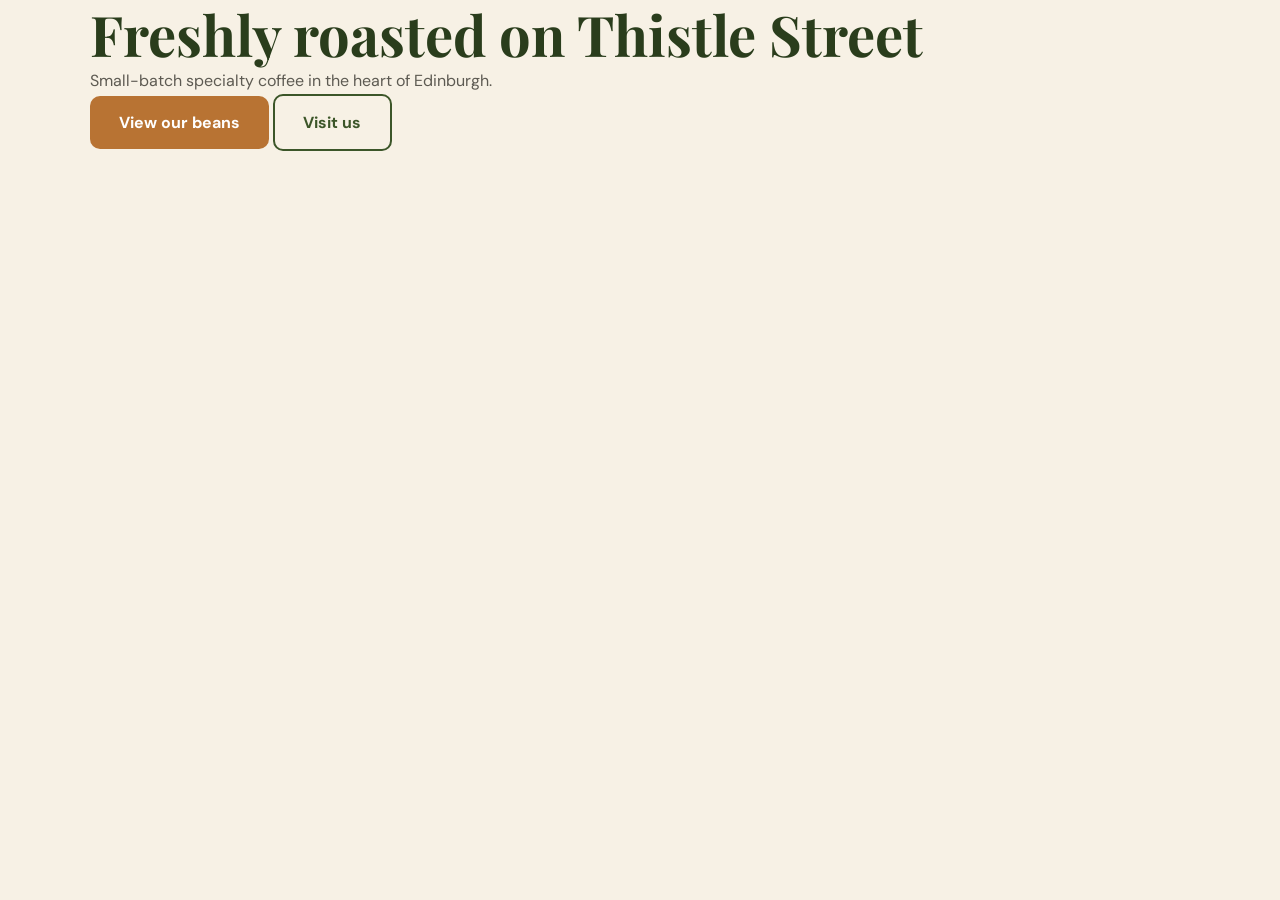
==== index.html @ 8b41f4c8 "Add base CSS: variables, reset, typography, buttons" ====
<!DOCTYPE html>
<html lang="en">
<head>
  <meta charset="UTF-8">
  <meta name="viewport" content="width=device-width, initial-scale=1.0">
  <title>The Cobbled Roastery | Specialty Coffee, Edinburgh</title>

  <link rel="preconnect" href="https://fonts.googleapis.com">
  <link rel="preconnect" href="https://fonts.gstatic.com" crossorigin>
  <link href="https://fonts.googleapis.com/css2?family=DM+Sans:wght@400;500;700&family=Playfair+Display:wght@500;700&display=swap" rel="stylesheet">

  <link rel="stylesheet" href="css/style.css">
</head>
<body>
   <main class="container">
    <h1>Freshly roasted on Thistle Street</h1>
    <p>Small-batch specialty coffee in the heart of Edinburgh.</p>
    <a href="#" class="btn">View our beans</a>
    <a href="#" class="btn btn--outline">Visit us</a>

</body>
</html>
---- css/style.css ----
/* ========== 1. DEĞİŞKENLER ========== */
:root {
  /* Renkler */
  --green-900: #2a3d1c;
  --green-700: #3c5629;
  --cream-100: #f7f1e5;
  --cream-200: #ece3d0;
  --copper-500: #b87333;
  --copper-600: #9c5f27;
  --ink: #2b2a26;
  --ink-soft: #5d5a52;
  --white: #ffffff;

  /* Fontlar */
  --font-heading: "Playfair Display", Georgia, serif;
  --font-body: "DM Sans", system-ui, sans-serif;

  /* Boşluklar */
  --space-1: 0.5rem;
  --space-2: 1rem;
  --space-3: 1.5rem;
  --space-4: 2.5rem;
  --space-5: 4rem;

  /* Diğer */
  --radius: 10px;
  --shadow: 0 6px 20px rgba(42, 61, 28, 0.12);
  --transition: 0.25s ease;
}

/* ========== 2. RESET ========== */
*,
*::before,
*::after {
  box-sizing: border-box;
  margin: 0;
  padding: 0;
}

html {
  scroll-behavior: smooth;
}

img {
  max-width: 100%;
  display: block;
}

a {
  color: inherit;
  text-decoration: none;
}

ul {
  list-style: none;
}

/* ========== 3. TEMEL TİPOGRAFİ ========== */
body {
  font-family: var(--font-body);
  font-size: 1rem;
  line-height: 1.7;
  color: var(--ink);
  background-color: var(--cream-100);
}

h1, h2, h3 {
  font-family: var(--font-heading);
  color: var(--green-900);
  line-height: 1.2;
}

h1 { font-size: clamp(2.2rem, 5vw, 3.5rem); }
h2 { font-size: clamp(1.8rem, 4vw, 2.5rem); }
h3 { font-size: 1.4rem; }

p {
  color: var(--ink-soft);
}

/* ========== 4. ORTAK YARDIMCI SINIFLAR ========== */
.container {
  width: min(100% - 2rem, 1100px);
  margin-inline: auto;
}

.btn {
  display: inline-block;
  padding: 0.8rem 1.8rem;
  background-color: var(--copper-500);
  color: var(--white);
  font-weight: 700;
  border-radius: var(--radius);
  transition: background-color var(--transition), transform var(--transition);
}

.btn:hover {
  background-color: var(--copper-600);
  transform: translateY(-2px);
}

.btn--outline {
  background-color: transparent;
  color: var(--green-700);
  border: 2px solid var(--green-700);
}

.btn--outline:hover {
  background-color: var(--green-700);
  color: var(--white);
}
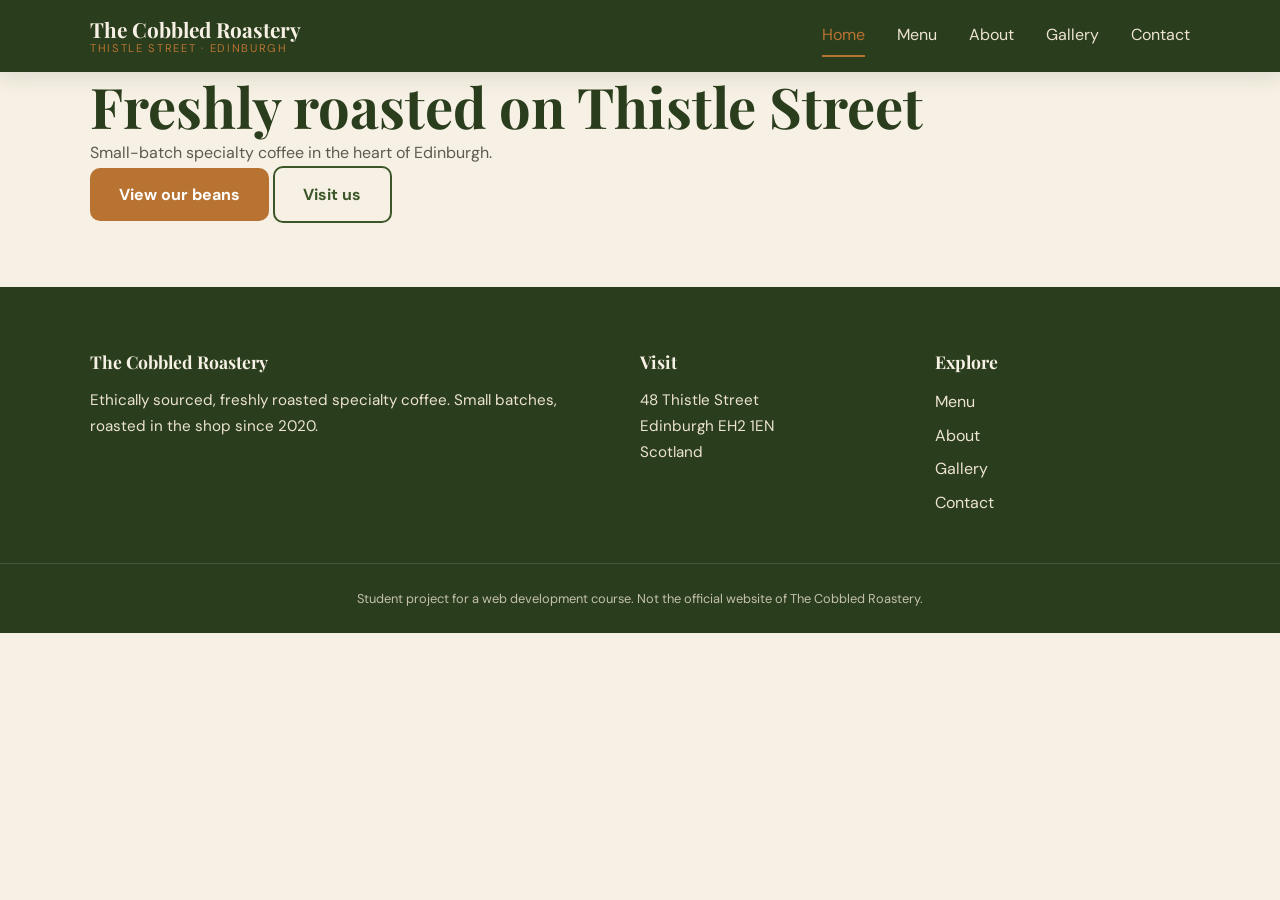
==== commit 2dc2f720: "Add responsive navbar and footer" ====
--- a/index.html
+++ b/index.html
@@ -12,11 +12,70 @@
   <link rel="stylesheet" href="css/style.css">
 </head>
 <body>
-   <main class="container">
+   <body>
+  <a href="#main" class="skip-link">Skip to content</a>
+
+  <header class="site-header">
+    <div class="container nav">
+      <a href="index.html" class="logo">
+        <span class="logo__name">The Cobbled Roastery</span>
+        <span class="logo__tag">Thistle Street · Edinburgh</span>
+      </a>
+
+      <input type="checkbox" id="nav-toggle" class="nav-toggle" aria-label="Toggle menu">
+      <label for="nav-toggle" class="nav-burger">
+        <span></span><span></span><span></span>
+      </label>
+
+      <nav class="nav-links" aria-label="Main navigation">
+        <ul>
+          <li><a href="index.html" aria-current="page">Home</a></li>
+          <li><a href="menu.html">Menu</a></li>
+          <li><a href="about.html">About</a></li>
+          <li><a href="gallery.html">Gallery</a></li>
+          <li><a href="contact.html">Contact</a></li>
+        </ul>
+      </nav>
+    </div>
+  </header>
+
+  <main id="main" class="container">
     <h1>Freshly roasted on Thistle Street</h1>
     <p>Small-batch specialty coffee in the heart of Edinburgh.</p>
     <a href="#" class="btn">View our beans</a>
     <a href="#" class="btn btn--outline">Visit us</a>
+  </main>
 
+  <footer class="site-footer">
+    <div class="container footer-grid">
+      <div>
+        <h3>The Cobbled Roastery</h3>
+        <p>Ethically sourced, freshly roasted specialty coffee. Small batches, roasted in the shop since 2020.</p>
+      </div>
+
+      <div>
+        <h3>Visit</h3>
+        <address>
+          48 Thistle Street<br>
+          Edinburgh EH2 1EN<br>
+          Scotland
+        </address>
+      </div>
+
+      <div>
+        <h3>Explore</h3>
+        <ul>
+          <li><a href="menu.html">Menu</a></li>
+          <li><a href="about.html">About</a></li>
+          <li><a href="gallery.html">Gallery</a></li>
+          <li><a href="contact.html">Contact</a></li>
+        </ul>
+      </div>
+    </div>
+
+    <div class="footer-bottom">
+      <p>Student project for a web development course. Not the official website of The Cobbled Roastery.</p>
+    </div>
+  </footer>
 </body>
 </html>
--- a/css/style.css
+++ b/css/style.css
@@ -108,4 +108,216 @@
 .btn--outline:hover {
   background-color: var(--green-700);
   color: var(--white);
+}
+/* ========== 5. ERİŞİLEBİLİRLİK ========== */
+.skip-link {
+  position: absolute;
+  left: -999px;
+  top: 0;
+  background: var(--green-900);
+  color: var(--white);
+  padding: 0.6rem 1rem;
+  z-index: 200;
+}
+
+.skip-link:focus {
+  left: 0;
+}
+
+:focus-visible {
+  outline: 3px solid var(--copper-500);
+  outline-offset: 3px;
+}
+
+/* ========== 6. HEADER / NAVBAR ========== */
+.site-header {
+  position: sticky;
+  top: 0;
+  z-index: 100;
+  background-color: var(--green-900);
+  box-shadow: var(--shadow);
+}
+
+.nav {
+  display: flex;
+  align-items: center;
+  justify-content: space-between;
+  min-height: 72px;
+}
+
+.logo {
+  display: flex;
+  flex-direction: column;
+  line-height: 1.2;
+}
+
+.logo__name {
+  font-family: var(--font-heading);
+  font-size: 1.3rem;
+  font-weight: 700;
+  color: var(--cream-100);
+}
+
+.logo__tag {
+  font-size: 0.7rem;
+  letter-spacing: 0.15em;
+  text-transform: uppercase;
+  color: var(--copper-500);
+}
+
+/* Mobil: hamburger butonu */
+.nav-toggle {
+  position: absolute;
+  opacity: 0;
+  pointer-events: none;
+}
+
+.nav-burger {
+  display: flex;
+  flex-direction: column;
+  gap: 5px;
+  padding: 10px;
+  cursor: pointer;
+}
+
+.nav-burger span {
+  width: 26px;
+  height: 3px;
+  background-color: var(--cream-100);
+  border-radius: 2px;
+  transition: transform var(--transition), opacity var(--transition);
+}
+
+.nav-toggle:focus-visible + .nav-burger {
+  outline: 3px solid var(--copper-500);
+  outline-offset: 3px;
+}
+
+/* Mobil: açılır menü (başta kapalı) */
+.nav-links {
+  position: absolute;
+  top: 100%;
+  left: 0;
+  right: 0;
+  background-color: var(--green-900);
+  max-height: 0;
+  overflow: hidden;
+  transition: max-height 0.35s ease;
+}
+
+.nav-links ul {
+  display: flex;
+  flex-direction: column;
+  padding: 0 1rem 1rem;
+}
+
+.nav-links a {
+  display: block;
+  padding: 0.8rem 0;
+  color: var(--cream-200);
+  border-bottom: 1px solid rgba(255, 255, 255, 0.1);
+  transition: color var(--transition);
+}
+
+.nav-links a:hover,
+.nav-links a[aria-current="page"] {
+  color: var(--copper-500);
+}
+
+/* Checkbox işaretlenince menü açılır, hamburger X olur */
+.nav-toggle:checked ~ .nav-links {
+  max-height: 400px;
+}
+
+.nav-toggle:checked + .nav-burger span:nth-child(1) {
+  transform: translateY(8px) rotate(45deg);
+}
+
+.nav-toggle:checked + .nav-burger span:nth-child(2) {
+  opacity: 0;
+}
+
+.nav-toggle:checked + .nav-burger span:nth-child(3) {
+  transform: translateY(-8px) rotate(-45deg);
+}
+
+/* Masaüstü: hamburger gizlenir, linkler yan yana dizilir */
+@media (min-width: 768px) {
+  .nav-burger {
+    display: none;
+  }
+
+  .nav-links {
+    position: static;
+    max-height: none;
+    overflow: visible;
+  }
+
+  .nav-links ul {
+    flex-direction: row;
+    gap: 2rem;
+    padding: 0;
+  }
+
+  .nav-links a {
+    padding: 0.4rem 0;
+    border-bottom: 2px solid transparent;
+  }
+
+  .nav-links a:hover,
+  .nav-links a[aria-current="page"] {
+    border-bottom-color: var(--copper-500);
+  }
+}
+
+/* ========== 7. FOOTER ========== */
+.site-footer {
+  background-color: var(--green-900);
+  color: var(--cream-200);
+  margin-top: var(--space-5);
+  padding-top: var(--space-5);
+}
+
+.site-footer h3 {
+  color: var(--cream-100);
+  font-size: 1.1rem;
+  margin-bottom: var(--space-2);
+}
+
+.site-footer p,
+.site-footer address {
+  color: var(--cream-200);
+  font-size: 0.95rem;
+  font-style: normal;
+}
+
+.site-footer li {
+  margin-bottom: 0.4rem;
+}
+
+.site-footer a:hover {
+  color: var(--copper-500);
+}
+
+.footer-grid {
+  display: grid;
+  gap: var(--space-4);
+}
+
+.footer-bottom {
+  margin-top: var(--space-4);
+  padding: var(--space-3) 1rem;
+  text-align: center;
+  border-top: 1px solid rgba(255, 255, 255, 0.12);
+}
+
+.footer-bottom p {
+  font-size: 0.8rem;
+  opacity: 0.8;
+}
+
+@media (min-width: 768px) {
+  .footer-grid {
+    grid-template-columns: 2fr 1fr 1fr;
+  }
 }
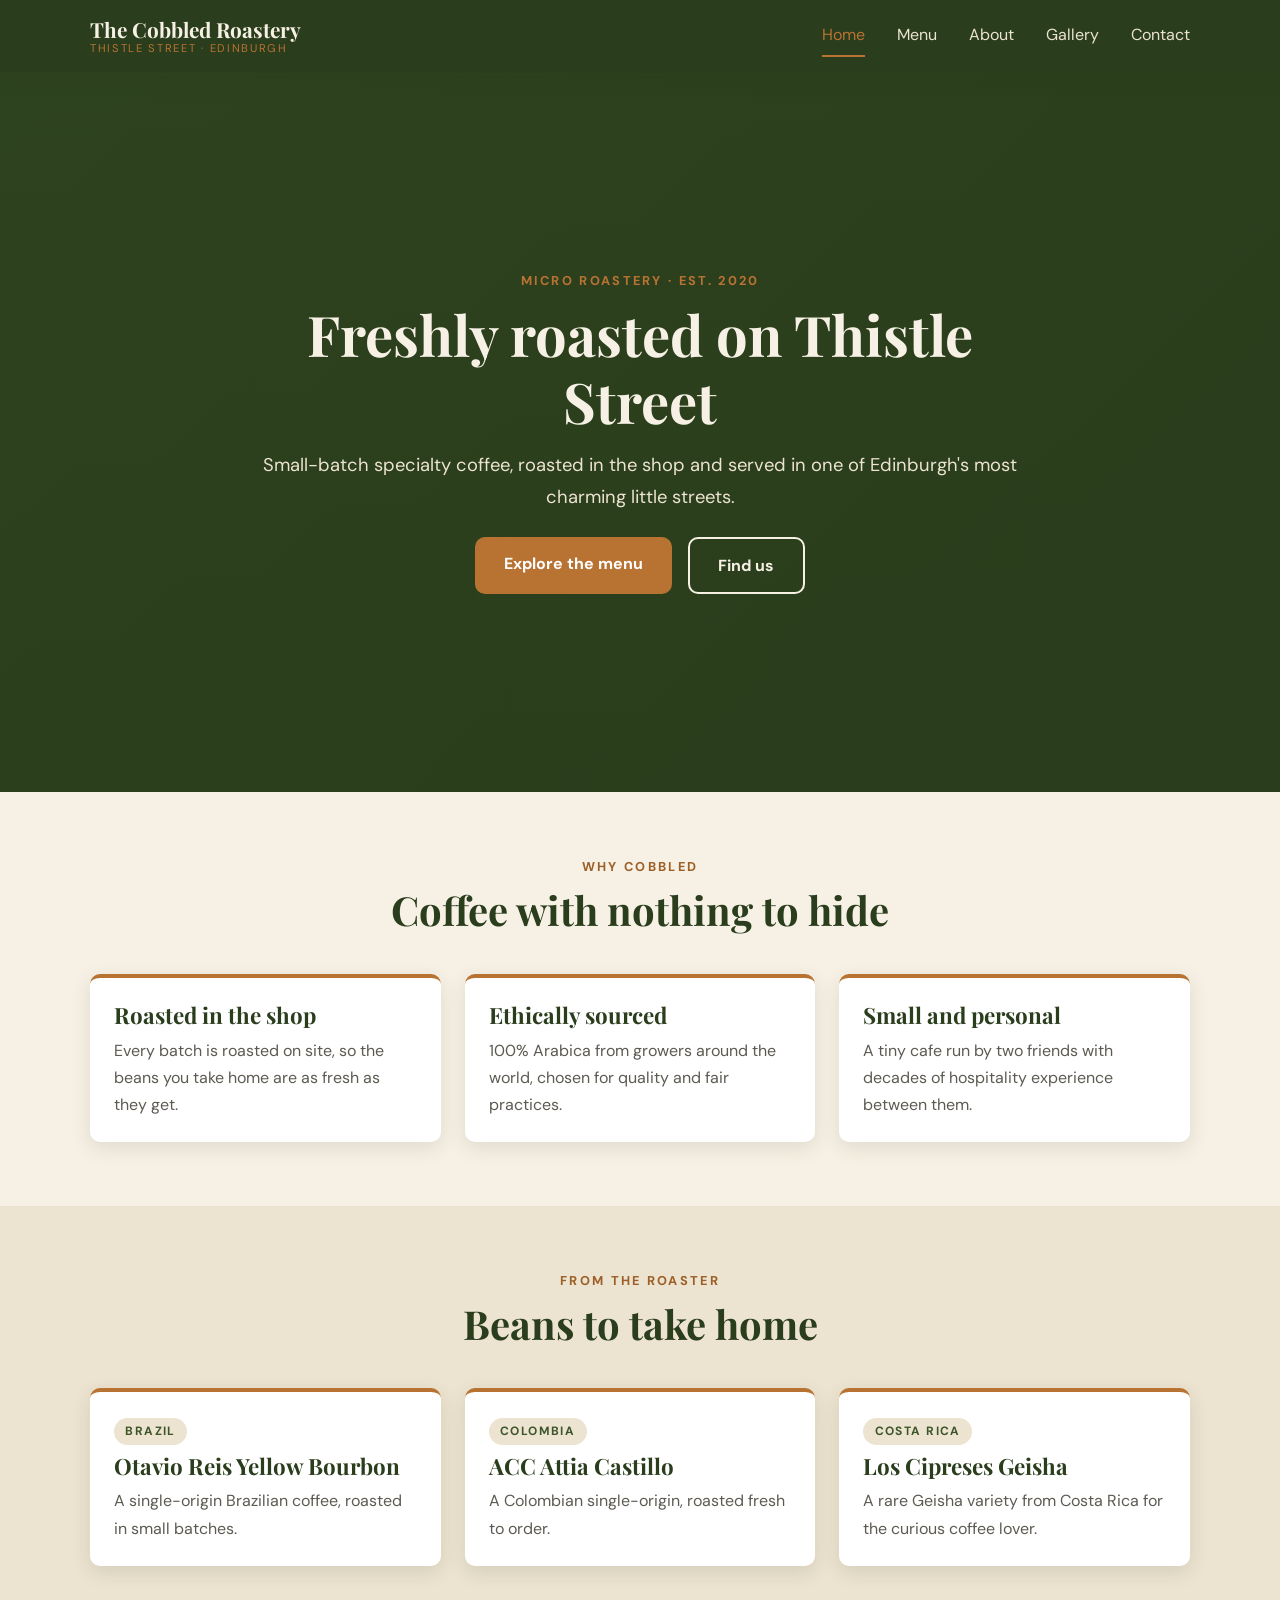
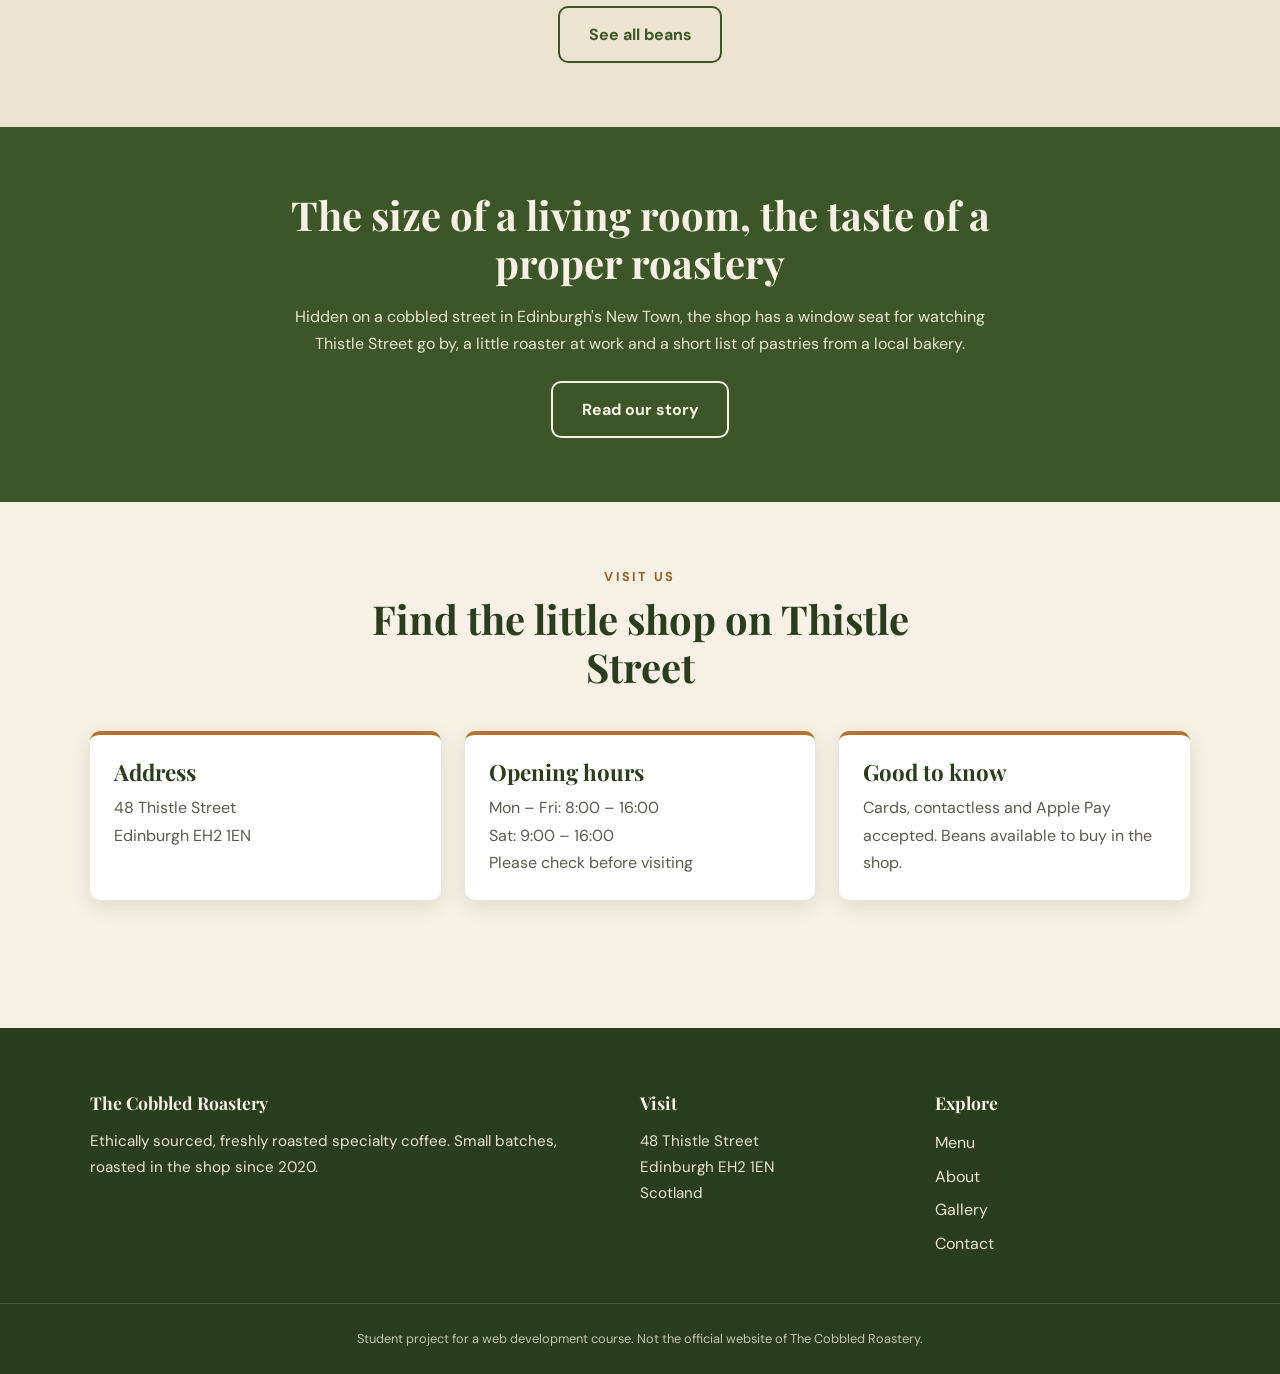
==== commit d6271347: "Build homepage sections" ====
--- a/index.html
+++ b/index.html
@@ -39,11 +39,110 @@
     </div>
   </header>
 
-  <main id="main" class="container">
-    <h1>Freshly roasted on Thistle Street</h1>
-    <p>Small-batch specialty coffee in the heart of Edinburgh.</p>
-    <a href="#" class="btn">View our beans</a>
-    <a href="#" class="btn btn--outline">Visit us</a>
+   <main id="main">
+
+    <!-- HERO -->
+    <section class="hero">
+      <div class="container hero__content">
+        <p class="eyebrow">Micro roastery · Est. 2020</p>
+        <h1>Freshly roasted on Thistle Street</h1>
+        <p class="hero__lead">Small-batch specialty coffee, roasted in the shop and served in one of Edinburgh's most charming little streets.</p>
+        <div class="hero__actions">
+          <a href="menu.html" class="btn">Explore the menu</a>
+          <a href="contact.html" class="btn btn--light">Find us</a>
+        </div>
+      </div>
+    </section>
+
+    <!-- NEDEN COBBLED -->
+    <section class="section">
+      <div class="container">
+        <header class="section__head">
+          <p class="eyebrow">Why Cobbled</p>
+          <h2>Coffee with nothing to hide</h2>
+        </header>
+
+        <div class="card-grid">
+          <article class="card">
+            <h3>Roasted in the shop</h3>
+            <p>Every batch is roasted on site, so the beans you take home are as fresh as they get.</p>
+          </article>
+          <article class="card">
+            <h3>Ethically sourced</h3>
+            <p>100% Arabica from growers around the world, chosen for quality and fair practices.</p>
+          </article>
+          <article class="card">
+            <h3>Small and personal</h3>
+            <p>A tiny cafe run by two friends with decades of hospitality experience between them.</p>
+          </article>
+        </div>
+      </div>
+    </section>
+
+    <!-- ÖNE ÇIKAN ÇEKİRDEKLER -->
+    <section class="section section--alt">
+      <div class="container">
+        <header class="section__head">
+          <p class="eyebrow">From the roaster</p>
+          <h2>Beans to take home</h2>
+        </header>
+
+        <div class="card-grid">
+          <article class="card bean">
+            <span class="bean__origin">Brazil</span>
+            <h3>Otavio Reis Yellow Bourbon</h3>
+            <p>A single-origin Brazilian coffee, roasted in small batches.</p>
+          </article>
+          <article class="card bean">
+            <span class="bean__origin">Colombia</span>
+            <h3>ACC Attia Castillo</h3>
+            <p>A Colombian single-origin, roasted fresh to order.</p>
+          </article>
+          <article class="card bean">
+            <span class="bean__origin">Costa Rica</span>
+            <h3>Los Cipreses Geisha</h3>
+            <p>A rare Geisha variety from Costa Rica for the curious coffee lover.</p>
+          </article>
+        </div>
+
+        <p class="section__more"><a href="menu.html" class="btn btn--outline">See all beans</a></p>
+      </div>
+    </section>
+
+    <!-- HİKÂYE BANDI -->
+    <section class="story">
+      <div class="container story__inner">
+        <h2>The size of a living room, the taste of a proper roastery</h2>
+        <p>Hidden on a cobbled street in Edinburgh's New Town, the shop has a window seat for watching Thistle Street go by, a little roaster at work and a short list of pastries from a local bakery.</p>
+        <a href="about.html" class="btn btn--light">Read our story</a>
+      </div>
+    </section>
+
+    <!-- ZİYARET -->
+    <section class="section">
+      <div class="container">
+        <header class="section__head">
+          <p class="eyebrow">Visit us</p>
+          <h2>Find the little shop on Thistle Street</h2>
+        </header>
+
+        <div class="card-grid">
+          <article class="card">
+            <h3>Address</h3>
+            <address>48 Thistle Street<br>Edinburgh EH2 1EN</address>
+          </article>
+          <article class="card">
+            <h3>Opening hours</h3>
+            <p>Mon – Fri: 8:00 – 16:00<br>Sat: 9:00 – 16:00<br>Please check before visiting</p>
+          </article>
+          <article class="card">
+            <h3>Good to know</h3>
+            <p>Cards, contactless and Apple Pay accepted. Beans available to buy in the shop.</p>
+          </article>
+        </div>
+      </div>
+    </section>
+
   </main>
 
   <footer class="site-footer">
--- a/css/style.css
+++ b/css/style.css
@@ -320,4 +320,153 @@
   .footer-grid {
     grid-template-columns: 2fr 1fr 1fr;
   }
+}
+
+/* ========== 8. ORTAK BÖLÜM STİLLERİ ========== */
+.section {
+  padding-block: var(--space-5);
+}
+
+.section--alt {
+  background-color: var(--cream-200);
+}
+
+.section__head {
+  text-align: center;
+  max-width: 600px;
+  margin: 0 auto var(--space-4);
+}
+
+.section__more {
+  text-align: center;
+  margin-top: var(--space-4);
+}
+
+.eyebrow {
+  font-size: 0.8rem;
+  font-weight: 700;
+  letter-spacing: 0.18em;
+  text-transform: uppercase;
+  color: var(--copper-600);
+  margin-bottom: var(--space-1);
+}
+
+/* ========== 9. HERO ========== */
+.hero {
+  display: flex;
+  align-items: center;
+  min-height: 80vh;
+  /* Adım 5'te buraya gerçek fotoğraf gelecek */
+  background:
+    linear-gradient(rgba(42, 61, 28, 0.78), rgba(42, 61, 28, 0.88)),
+    linear-gradient(135deg, var(--green-700), var(--green-900));
+  color: var(--cream-100);
+  text-align: center;
+}
+
+.hero h1 {
+  color: var(--cream-100);
+  margin-bottom: var(--space-2);
+}
+
+.hero .eyebrow {
+  color: var(--copper-500);
+}
+
+.hero__content {
+  max-width: 760px;
+}
+
+.hero__lead {
+  color: var(--cream-200);
+  font-size: 1.15rem;
+  margin-bottom: var(--space-3);
+}
+
+.hero__actions {
+  display: flex;
+  flex-wrap: wrap;
+  gap: var(--space-2);
+  justify-content: center;
+}
+
+.btn--light {
+  background-color: transparent;
+  color: var(--cream-100);
+  border: 2px solid var(--cream-100);
+}
+
+.btn--light:hover {
+  background-color: var(--cream-100);
+  color: var(--green-900);
+}
+
+/* ========== 10. KARTLAR ========== */
+.card-grid {
+  display: grid;
+  gap: var(--space-3);
+}
+
+.card {
+  background-color: var(--white);
+  padding: var(--space-3);
+  border-radius: var(--radius);
+  box-shadow: var(--shadow);
+  border-top: 4px solid var(--copper-500);
+  transition: transform var(--transition);
+}
+
+.card:hover {
+  transform: translateY(-6px);
+}
+
+.card h3 {
+  margin-bottom: var(--space-1);
+}
+
+.card address {
+  font-style: normal;
+  color: var(--ink-soft);
+}
+
+.bean__origin {
+  display: inline-block;
+  font-size: 0.75rem;
+  font-weight: 700;
+  letter-spacing: 0.12em;
+  text-transform: uppercase;
+  color: var(--green-700);
+  background-color: var(--cream-200);
+  padding: 0.2rem 0.7rem;
+  border-radius: 999px;
+  margin-bottom: var(--space-1);
+}
+
+/* ========== 11. HİKÂYE BANDI ========== */
+.story {
+  background-color: var(--green-700);
+  color: var(--cream-100);
+  padding-block: var(--space-5);
+  text-align: center;
+}
+
+.story__inner {
+  max-width: 720px;
+}
+
+.story h2 {
+  color: var(--cream-100);
+  margin-bottom: var(--space-2);
+}
+
+.story p {
+  color: var(--cream-200);
+  margin-bottom: var(--space-3);
+}
+
+/* ========== 12. TABLET/MASAÜSTÜ ========== */
+@media (min-width: 768px) {
+  .card-grid {
+    grid-template-columns: repeat(3, 1fr);
+  }
 }
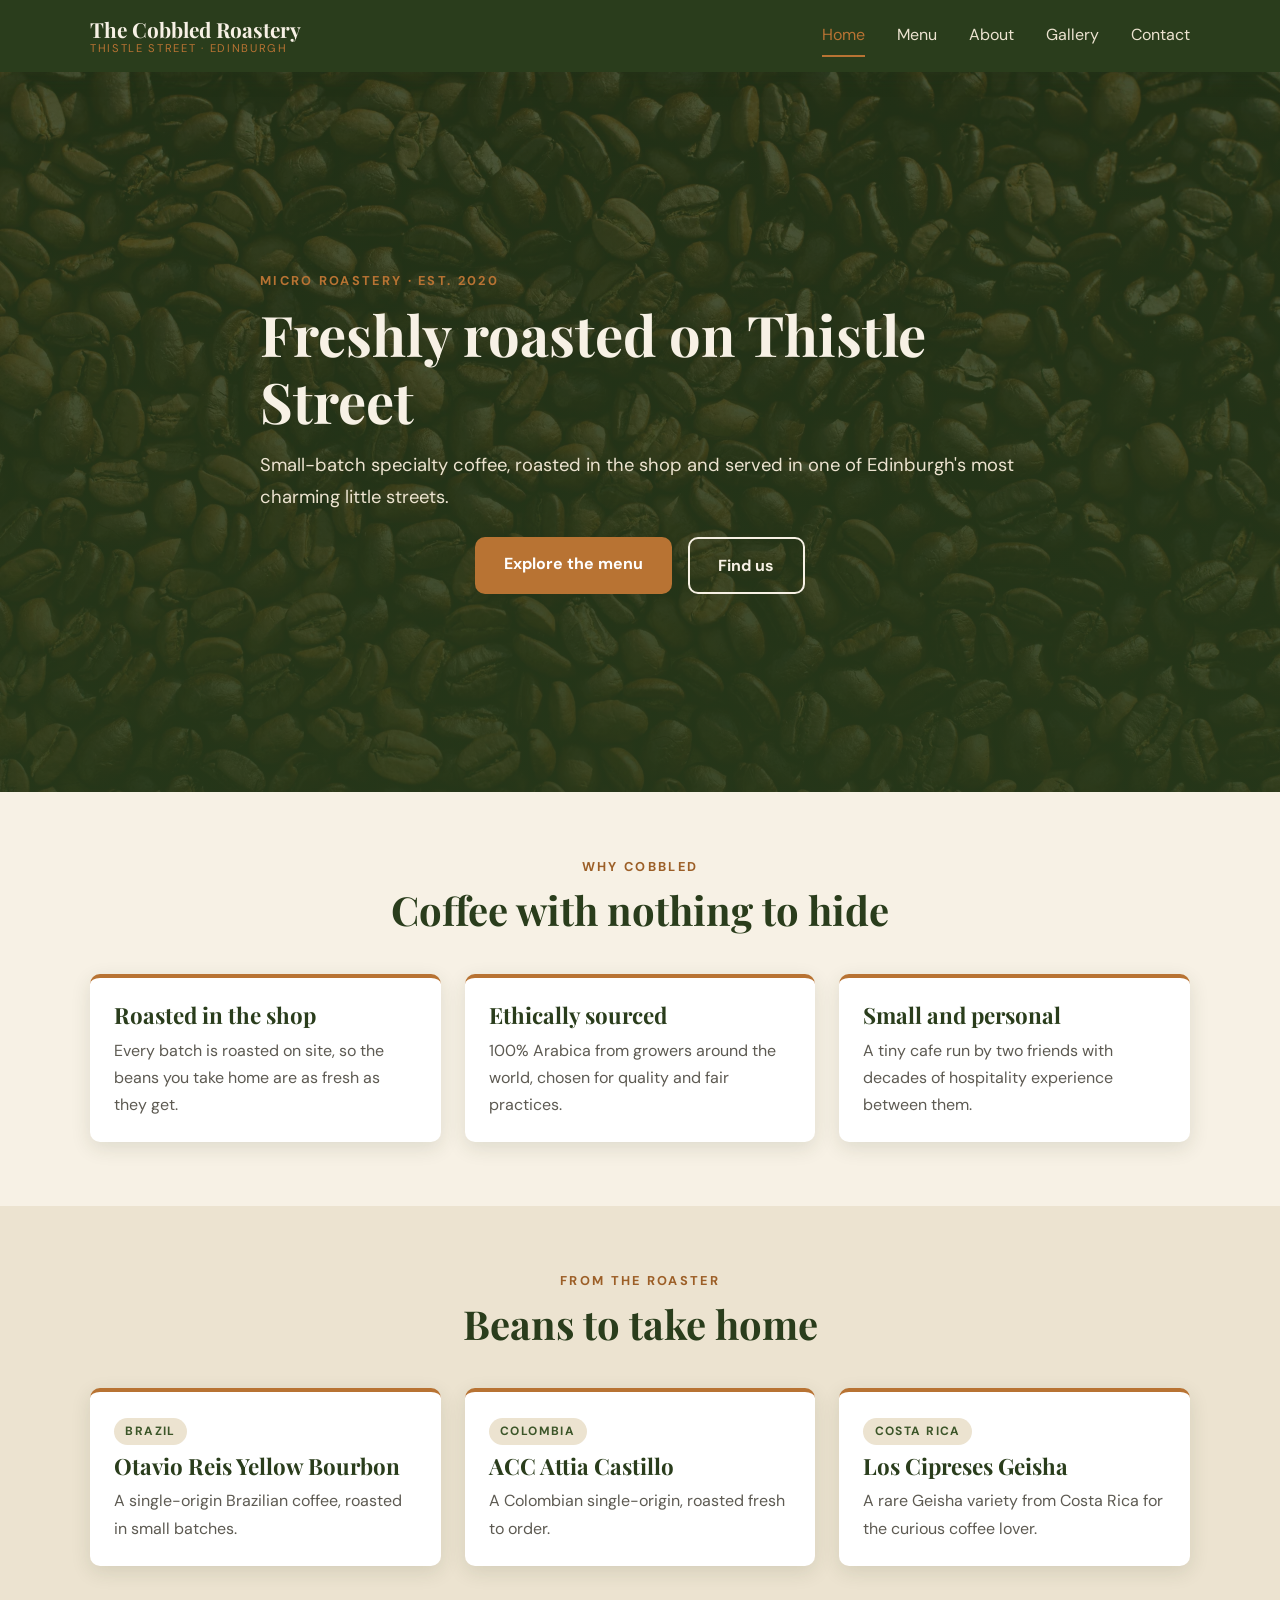
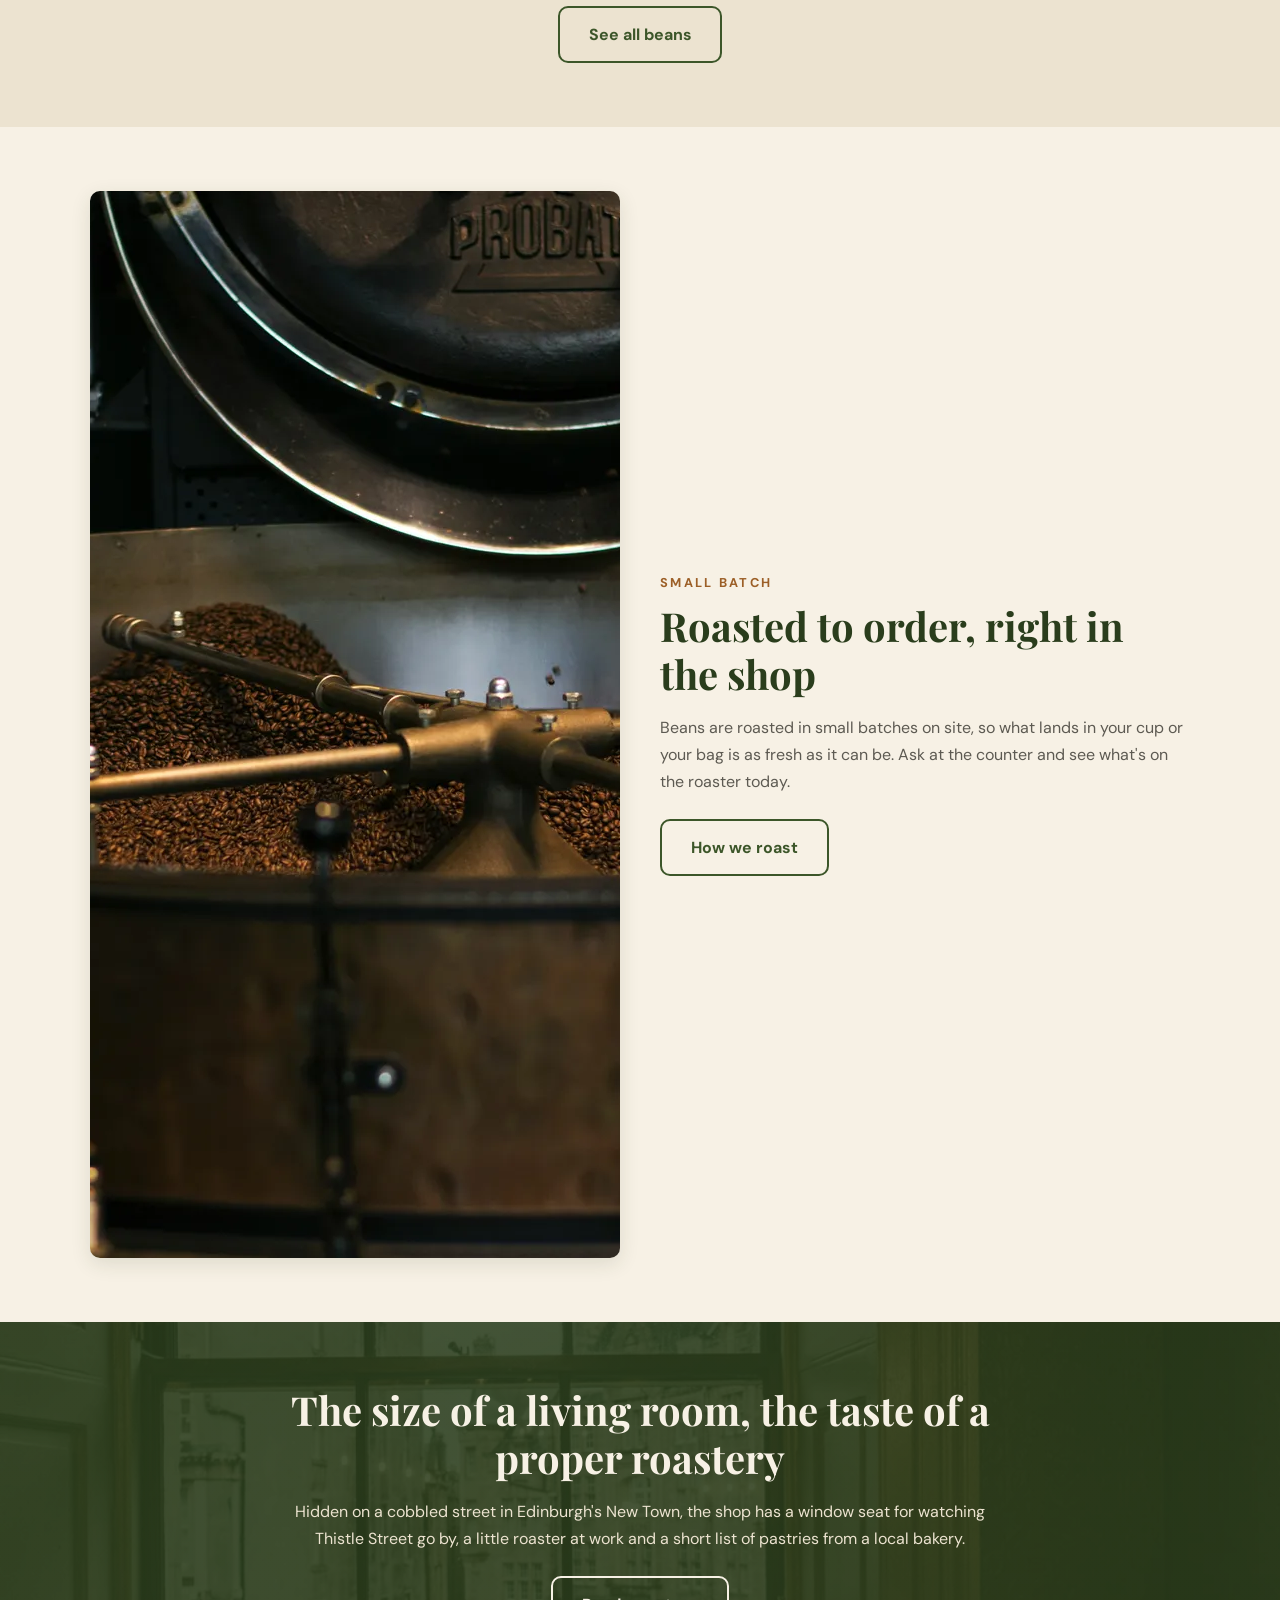
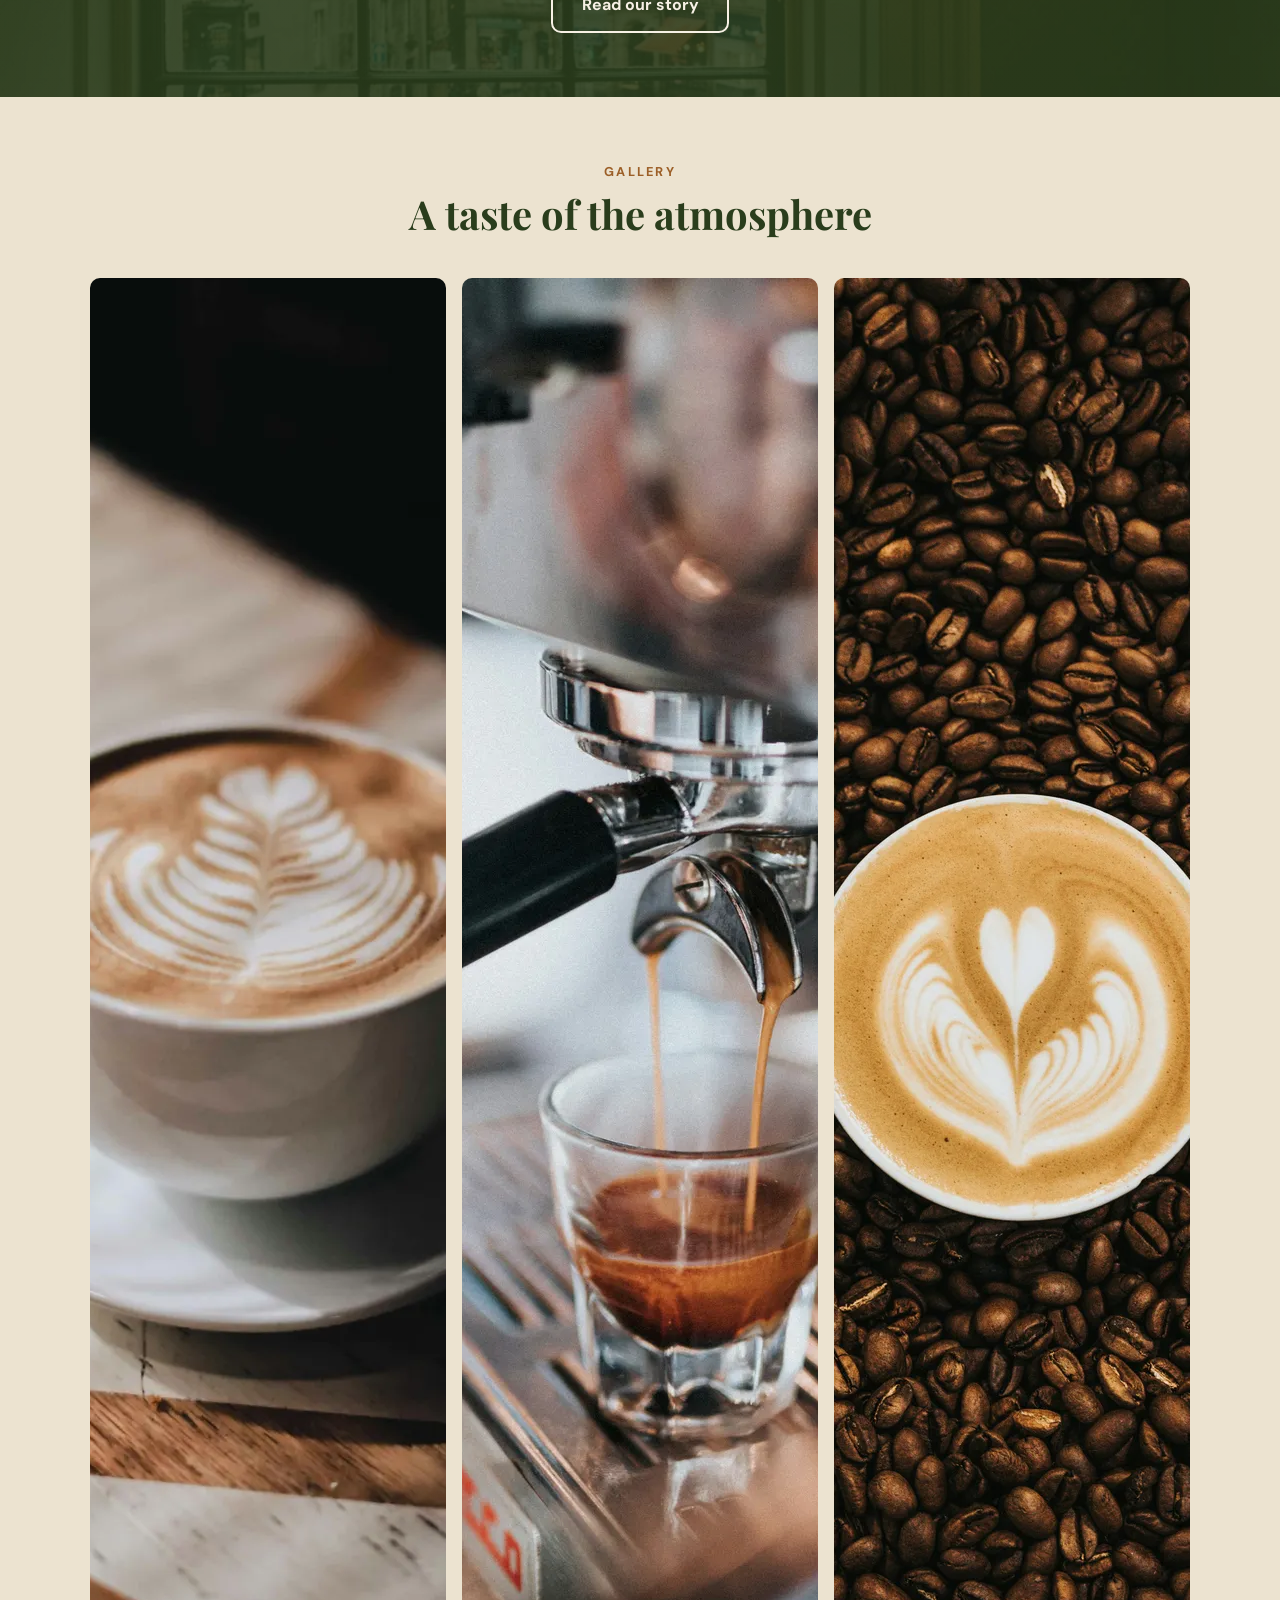
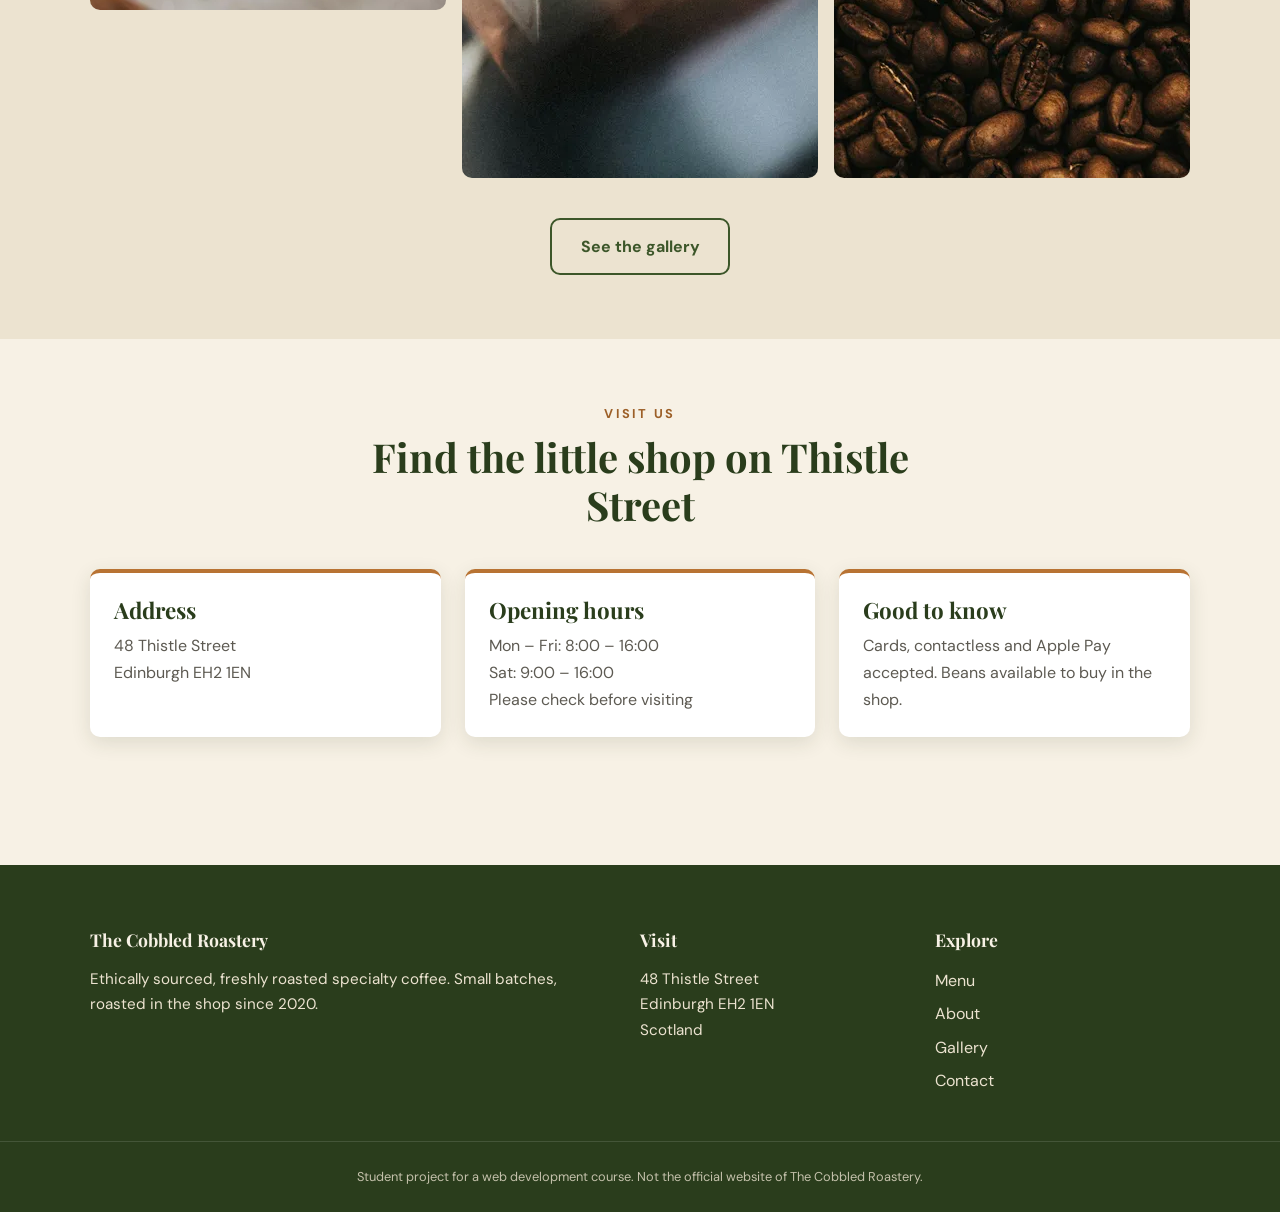
==== commit e72ff09d: "Add images to homepage, split section and gallery teaser" ====
--- a/index.html
+++ b/index.html
@@ -108,6 +108,22 @@
         <p class="section__more"><a href="menu.html" class="btn btn--outline">See all beans</a></p>
       </div>
     </section>
+        <!-- KAVURMA (yan yana görsel + metin) -->
+    <section class="section">
+      <div class="container split">
+        <figure class="split__media">
+          <img src="images/gallery/roaster-cooling-tray.webp"
+               alt="Freshly roasted coffee beans turning in a roaster's cooling tray"
+               width="1600" height="1067" loading="lazy">
+        </figure>
+        <div class="split__text">
+          <p class="eyebrow">Small batch</p>
+          <h2>Roasted to order, right in the shop</h2>
+          <p>Beans are roasted in small batches on site, so what lands in your cup or your bag is as fresh as it can be. Ask at the counter and see what's on the roaster today.</p>
+          <a href="about.html" class="btn btn--outline">How we roast</a>
+        </div>
+      </div>
+    </section>
 
     <!-- HİKÂYE BANDI -->
     <section class="story">
@@ -115,6 +131,29 @@
         <h2>The size of a living room, the taste of a proper roastery</h2>
         <p>Hidden on a cobbled street in Edinburgh's New Town, the shop has a window seat for watching Thistle Street go by, a little roaster at work and a short list of pastries from a local bakery.</p>
         <a href="about.html" class="btn btn--light">Read our story</a>
+      </div>
+    </section>
+        <!-- GALERİ ÖNİZLEME -->
+    <section class="section section--alt">
+      <div class="container">
+        <header class="section__head">
+          <p class="eyebrow">Gallery</p>
+          <h2>A taste of the atmosphere</h2>
+        </header>
+
+        <div class="teaser">
+          <img src="images/gallery/latte-cup.webp"
+               alt="A latte with leaf-shaped milk art in a white cup"
+               width="1000" height="1332" loading="lazy">
+          <img src="images/gallery/espresso-pour.webp"
+               alt="Espresso pouring from a portafilter into a small glass"
+               width="1000" height="1500" loading="lazy">
+          <img src="images/gallery/latte-art-beans.webp"
+               alt="Heart-shaped latte art surrounded by roasted coffee beans"
+               width="1000" height="1500" loading="lazy">
+        </div>
+
+        <p class="section__more"><a href="gallery.html" class="btn btn--outline">See the gallery</a></p>
       </div>
     </section>
 
--- a/css/style.css
+++ b/css/style.css
@@ -356,12 +356,10 @@
   display: flex;
   align-items: center;
   min-height: 80vh;
-  /* Adım 5'te buraya gerçek fotoğraf gelecek */
+    background-color: var(--green-900);
   background:
     linear-gradient(rgba(42, 61, 28, 0.78), rgba(42, 61, 28, 0.88)),
-    linear-gradient(135deg, var(--green-700), var(--green-900));
-  color: var(--cream-100);
-  text-align: center;
+    url("../images/hero/hero-beans.webp") center / cover no-repeat;
 }
 
 .hero h1 {
@@ -444,7 +442,10 @@
 
 /* ========== 11. HİKÂYE BANDI ========== */
 .story {
-  background-color: var(--green-700);
+    background-color: var(--green-700);
+  background:
+    linear-gradient(rgba(42, 61, 28, 0.85), rgba(42, 61, 28, 0.85)),
+    url("../images/gallery/window-view.webp") center / cover no-repeat;
   color: var(--cream-100);
   padding-block: var(--space-5);
   text-align: center;
@@ -469,4 +470,54 @@
   .card-grid {
     grid-template-columns: repeat(3, 1fr);
   }
+}
+/* ========== 13. YAN YANA BÖLÜM VE GALERİ ÖNİZLEME ========== */
+.split {
+  display: grid;
+  gap: var(--space-4);
+  align-items: center;
+}
+
+.split__media img {
+  width: 100%;
+  aspect-ratio: 4 / 3;
+  object-fit: cover;
+  border-radius: var(--radius);
+  box-shadow: var(--shadow);
+}
+
+.split__text h2 {
+  margin-bottom: var(--space-2);
+}
+
+.split__text p:not(.eyebrow) {
+  margin-bottom: var(--space-3);
+}
+
+.teaser {
+  display: grid;
+  grid-template-columns: repeat(3, 1fr);
+  gap: var(--space-1);
+}
+
+.teaser img {
+  width: 100%;
+  aspect-ratio: 3 / 4;
+  object-fit: cover;
+  border-radius: var(--radius);
+  transition: transform var(--transition);
+}
+
+.teaser img:hover {
+  transform: scale(1.03);
+}
+
+@media (min-width: 768px) {
+  .split {
+    grid-template-columns: 1fr 1fr;
+  }
+
+  .teaser {
+    gap: var(--space-2);
+  }
 }
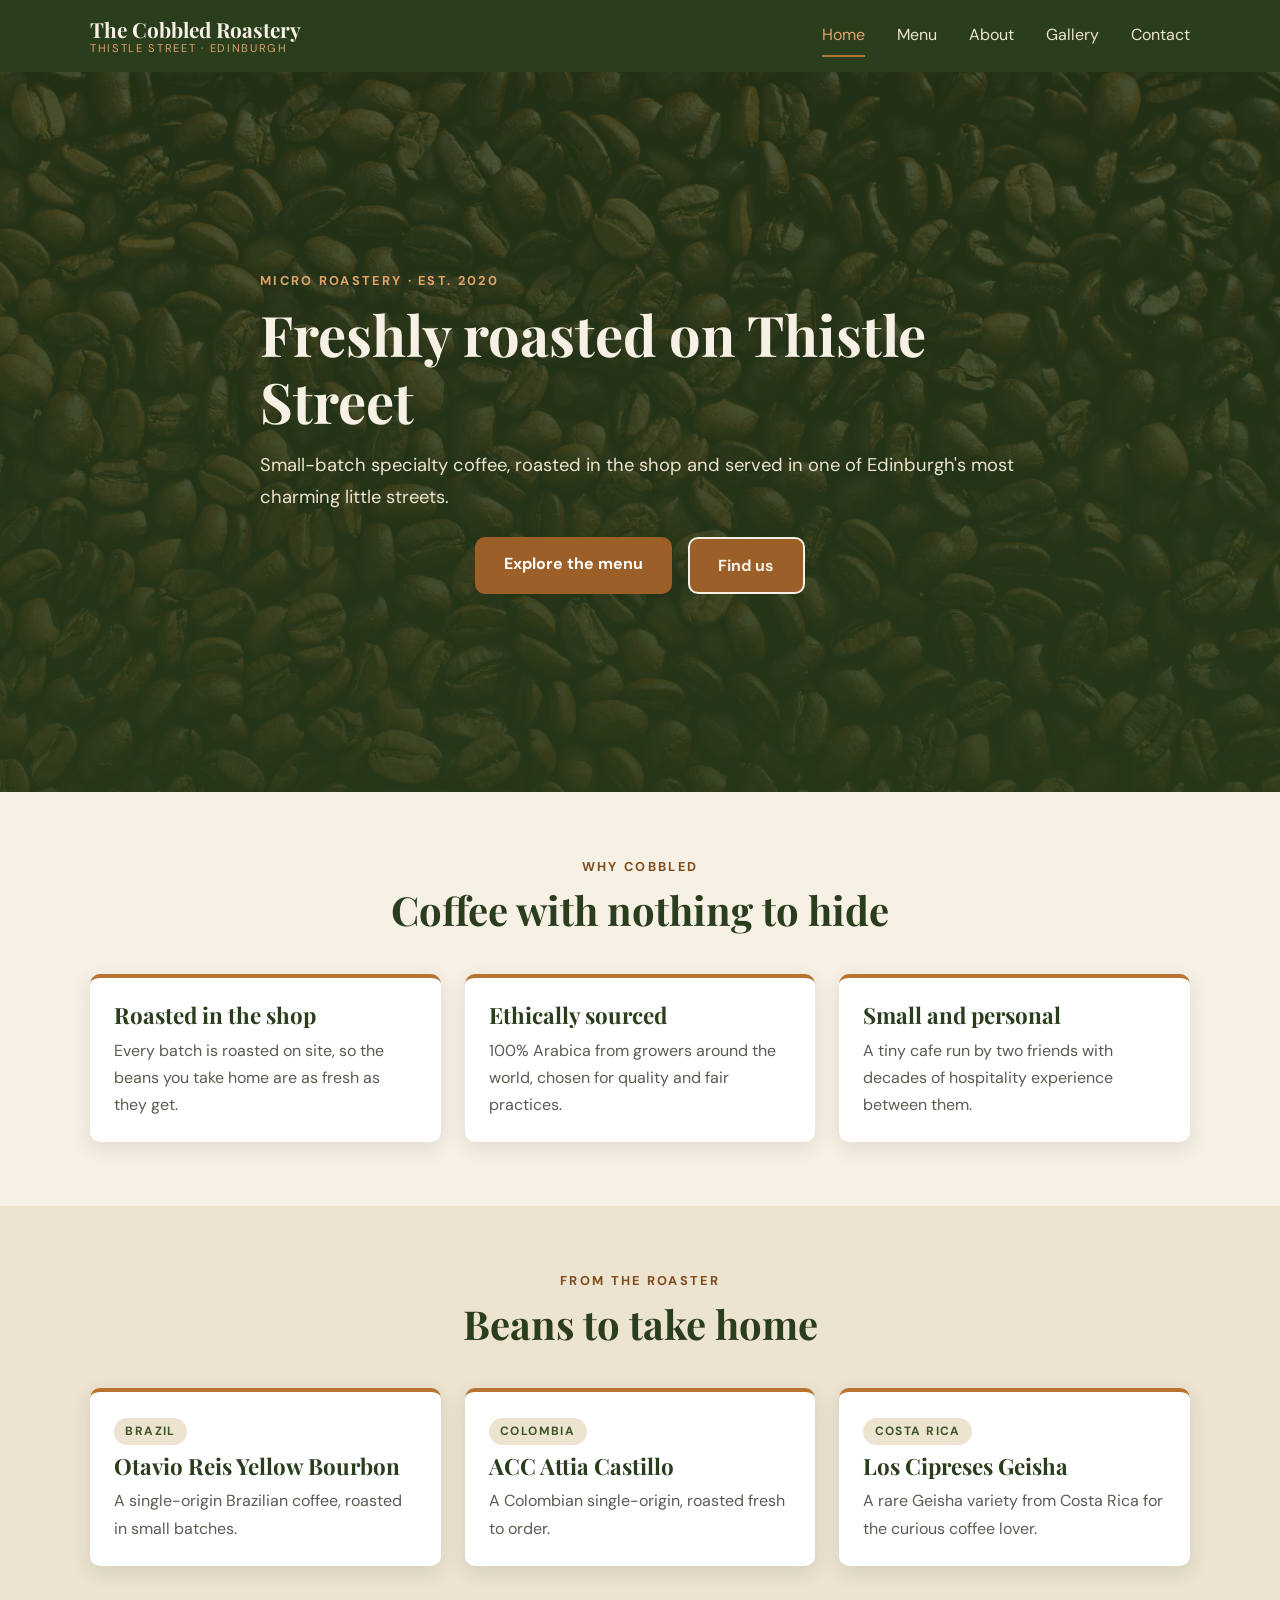
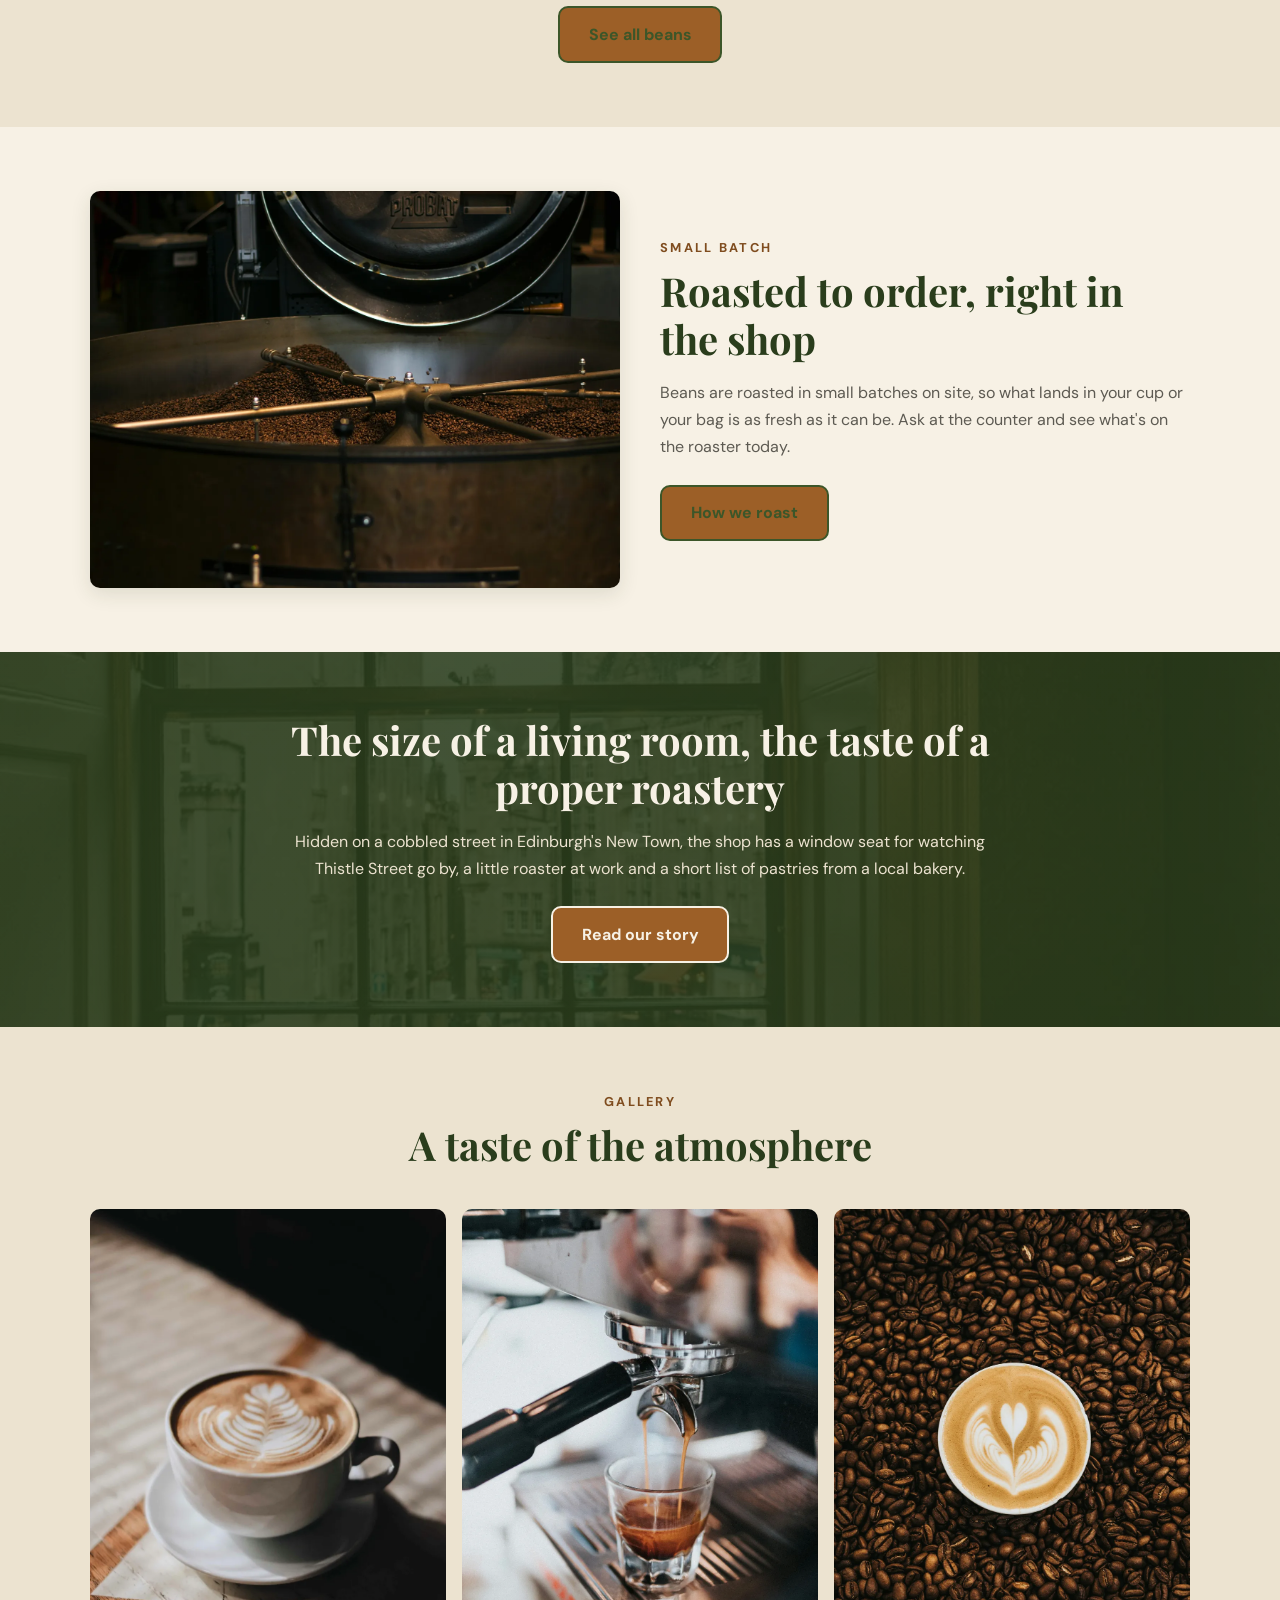
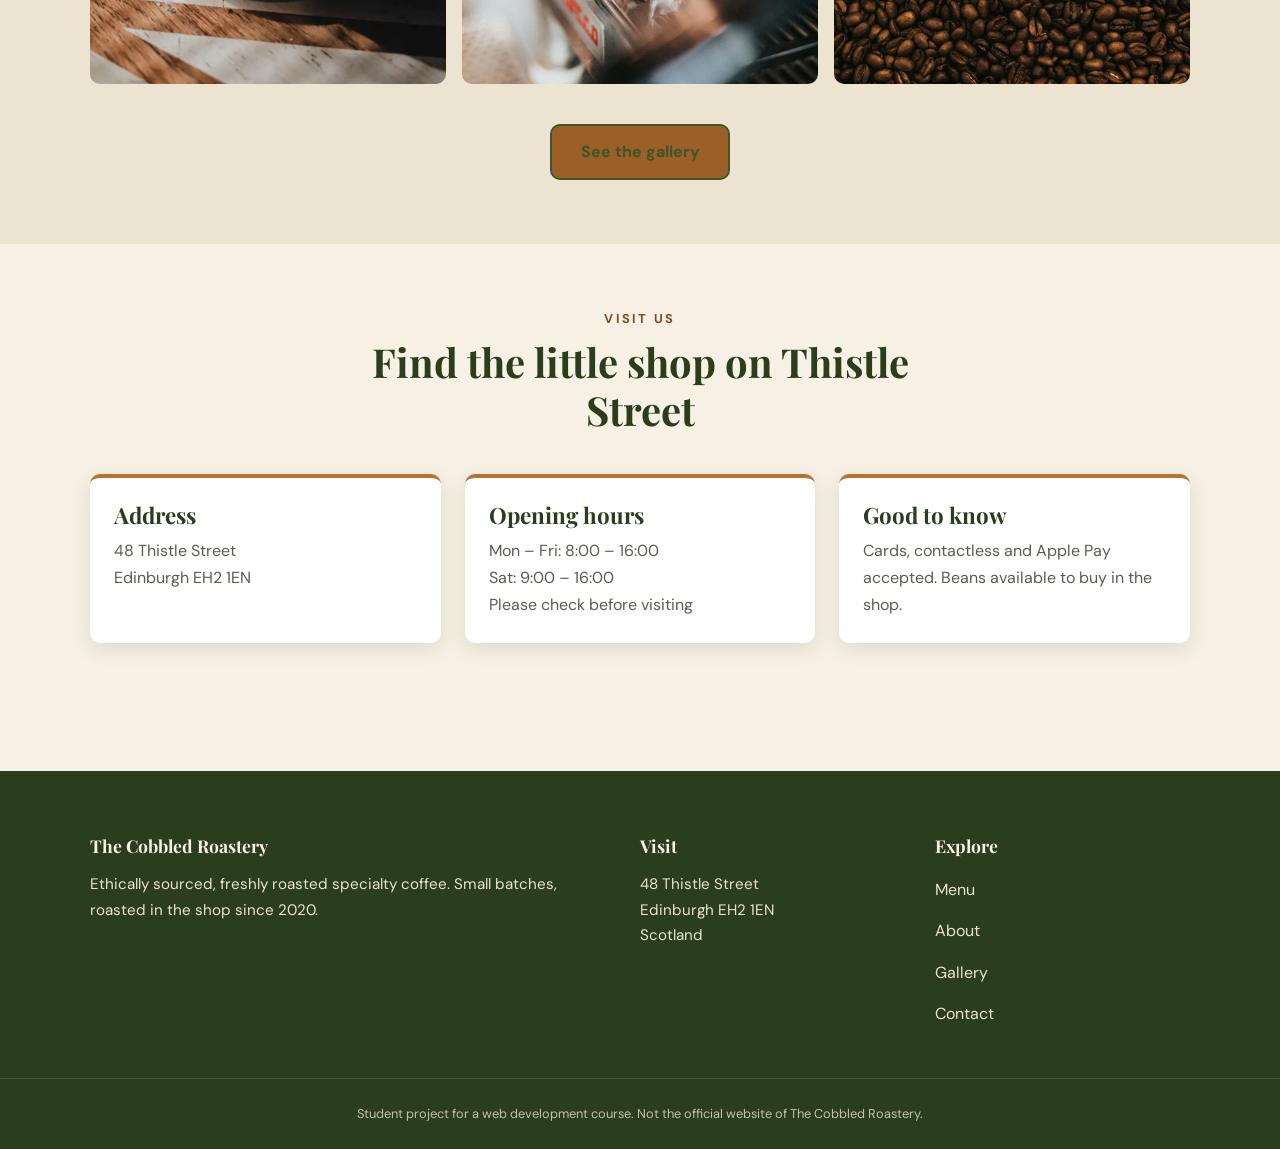
==== commit c02f3609: "Polish: favicon, meta tags, contrast fixes, scroll reveal" ====
--- a/index.html
+++ b/index.html
@@ -4,6 +4,13 @@
   <meta charset="UTF-8">
   <meta name="viewport" content="width=device-width, initial-scale=1.0">
   <title>The Cobbled Roastery | Specialty Coffee, Edinburgh</title>
+  <meta name="description" content="The Cobbled Roastery is a micro roastery and café on Thistle Street, Edinburgh. Small-batch specialty coffee, roasted in the shop.">
+    <meta name="theme-color" content="#2a3d1c">
+  <link rel="icon" href="images/icons/favicon.svg" type="image/svg+xml">
+  <link rel="apple-touch-icon" href="images/icons/apple-touch-icon.png">
+  <meta property="og:type" content="website">
+  <meta property="og:title" content="The Cobbled Roastery | Specialty Coffee, Edinburgh">
+  <meta property="og:description" content="Freshly roasted specialty coffee on Thistle Street, Edinburgh. A student redesign project.">
 
   <link rel="preconnect" href="https://fonts.googleapis.com">
   <link rel="preconnect" href="https://fonts.gstatic.com" crossorigin>
--- a/css/style.css
+++ b/css/style.css
@@ -7,6 +7,8 @@
   --cream-200: #ece3d0;
   --copper-500: #b87333;
   --copper-600: #9c5f27;
+    --copper-300: #e0a46a; 
+  --copper-700: #7f4c1e; 
   --ink: #2b2a26;
   --ink-soft: #5d5a52;
   --white: #ffffff;
@@ -520,4 +522,713 @@
   .teaser {
     gap: var(--space-2);
   }
+}
+/* ========== 14. SAYFA BAŞLIĞI (iç sayfalar) ========== */
+html {
+  scroll-padding-top: 90px; /* sabit nav'ın altında kalmasın */
+}
+
+.page-hero {
+  background: linear-gradient(135deg, var(--green-700), var(--green-900));
+  text-align: center;
+  padding-block: var(--space-5);
+}
+
+.page-hero h1 {
+  color: var(--cream-100);
+  margin-bottom: var(--space-1);
+}
+
+.page-hero p {
+  color: var(--cream-200);
+  max-width: 560px;
+  margin-inline: auto;
+}
+
+.page-hero .eyebrow {
+  color: var(--copper-500);
+}
+
+/* ========== 15. MENÜ SAYFASI ========== */
+.menu-nav ul {
+  display: flex;
+  flex-wrap: wrap;
+  justify-content: center;
+  gap: var(--space-1);
+  margin-bottom: var(--space-5);
+}
+
+.menu-nav a {
+  display: inline-block;
+  padding: 0.5rem 1.2rem;
+  border: 2px solid var(--green-700);
+  border-radius: 999px;
+  font-size: 0.9rem;
+  font-weight: 700;
+  color: var(--green-700);
+  transition: background-color var(--transition), color var(--transition);
+}
+
+.menu-nav a:hover {
+  background-color: var(--green-700);
+  color: var(--white);
+}
+
+.menu-block {
+  max-width: 760px;
+  margin-inline: auto;
+}
+
+.menu-block + .menu-block {
+  margin-top: var(--space-5);
+}
+
+.menu-block h2 {
+  text-align: center;
+  margin-bottom: var(--space-2);
+}
+
+.menu-item {
+  display: flex;
+  justify-content: space-between;
+  align-items: baseline;
+  gap: var(--space-2);
+  padding-block: var(--space-2);
+  border-bottom: 1px dashed rgba(43, 42, 38, 0.25);
+}
+
+.menu-item h3 {
+  font-size: 1.15rem;
+}
+
+.menu-item p {
+  font-size: 0.95rem;
+}
+
+.price {
+  font-family: var(--font-heading);
+  font-size: 1.15rem;
+  font-weight: 700;
+  color: var(--copper-600);
+  white-space: nowrap;
+}
+
+.menu-extra {
+  margin-top: var(--space-2);
+  font-size: 0.9rem;
+  font-style: italic;
+  text-align: center;
+}
+
+.note {
+  max-width: 760px;
+  margin: var(--space-4) auto 0;
+  padding: var(--space-2) var(--space-3);
+  background-color: var(--cream-100);
+  border-left: 4px solid var(--copper-500);
+  border-radius: var(--radius);
+  font-size: 0.9rem;
+}
+/* ========== 16. HAKKIMIZDA SAYFASI ========== */
+
+/* Yan yana bölümde görseli/yazıyı ters çevirme (masaüstü) */
+.split__media--tall img {
+  aspect-ratio: 3 / 4;
+  max-height: 560px;
+}
+
+.split__text p + p {
+  margin-top: var(--space-2);
+}
+
+@media (min-width: 768px) {
+  .split--reverse .split__media {
+    order: 2;
+  }
+}
+
+/* Zaman çizelgesi */
+.timeline {
+  position: relative;
+  max-width: 640px;
+  margin-inline: auto;
+  padding-left: var(--space-4);
+  border-left: 3px solid var(--copper-500);
+  list-style: none;
+}
+
+.timeline li {
+  position: relative;
+  padding-bottom: var(--space-4);
+}
+
+.timeline li:last-child {
+  padding-bottom: 0;
+}
+
+.timeline li::before {
+  content: "";
+  position: absolute;
+  left: calc(-1 * var(--space-4) - 10px);
+  top: 0.3rem;
+  width: 17px;
+  height: 17px;
+  background-color: var(--copper-500);
+  border: 3px solid var(--cream-200);
+  border-radius: 50%;
+}
+
+.timeline__date {
+  display: block;
+  font-size: 0.8rem;
+  font-weight: 700;
+  letter-spacing: 0.15em;
+  text-transform: uppercase;
+  color: var(--copper-600);
+}
+
+/* Numaralı adımlar (CSS counter) */
+.steps {
+  list-style: none;
+  counter-reset: step;
+  display: grid;
+  gap: var(--space-2);
+  margin-top: var(--space-3);
+}
+
+.steps li {
+  counter-increment: step;
+  display: flex;
+  gap: var(--space-2);
+  align-items: flex-start;
+}
+
+.steps li::before {
+  content: counter(step);
+  flex-shrink: 0;
+  display: grid;
+  place-items: center;
+  width: 2.2rem;
+  height: 2.2rem;
+  background-color: var(--green-700);
+  color: var(--white);
+  font-weight: 700;
+  border-radius: 50%;
+}
+
+.steps strong {
+  color: var(--green-900);
+}
+
+/* İki fotoğraf yan yana */
+.duo {
+  display: grid;
+  grid-template-columns: 1fr 1fr;
+  gap: var(--space-2);
+  max-width: 800px;
+  margin-inline: auto;
+}
+
+.duo img {
+  width: 100%;
+  aspect-ratio: 3 / 4;
+  object-fit: cover;
+  border-radius: var(--radius);
+  box-shadow: var(--shadow);
+}
+/* ========== 17. GALERİ ========== */
+
+/* Masonry benzeri düzen: CSS sütunları */
+.gallery {
+  columns: 2;
+  column-gap: var(--space-2);
+}
+
+.gallery__item {
+  display: block;
+  margin-bottom: var(--space-2);
+  break-inside: avoid;
+  overflow: hidden;
+  border-radius: var(--radius);
+  box-shadow: var(--shadow);
+}
+
+.gallery__item img {
+  width: 100%;
+  height: auto;
+  transition: transform 0.4s ease, filter 0.4s ease;
+}
+
+.gallery__item:hover img,
+.gallery__item:focus-visible img {
+  transform: scale(1.06);
+  filter: brightness(1.08);
+}
+
+@media (min-width: 768px) {
+  .gallery {
+    columns: 3;
+  }
+}
+
+/* ========== 18. LIGHTBOX (JS'siz, :target ile) ========== */
+.lightbox {
+  position: fixed;
+  inset: 0;
+  z-index: 300;
+  display: none;
+  align-items: center;
+  justify-content: center;
+  padding: var(--space-3);
+  background-color: rgba(17, 22, 12, 0.93);
+}
+
+.lightbox:target {
+  display: flex;
+  animation: fade-in 0.25s ease;
+}
+
+@keyframes fade-in {
+  from { opacity: 0; }
+  to   { opacity: 1; }
+}
+
+/* Görselin dışına tıklayınca kapanması için tüm ekranı kaplayan link */
+.lightbox__backdrop {
+  position: absolute;
+  inset: 0;
+  cursor: zoom-out;
+}
+
+.lightbox figure {
+  position: relative;
+  max-width: min(92vw, 1000px);
+  text-align: center;
+}
+
+.lightbox img {
+  max-width: 100%;
+  max-height: 80vh;
+  margin-inline: auto;
+  object-fit: contain;
+  border-radius: var(--radius);
+}
+
+.lightbox figcaption {
+  padding-top: var(--space-1);
+  font-size: 0.9rem;
+  color: var(--cream-200);
+}
+
+.lightbox__close,
+.lightbox__nav {
+  position: absolute;
+  z-index: 2;
+  display: grid;
+  place-items: center;
+  width: 3rem;
+  height: 3rem;
+  font-size: 2.2rem;
+  line-height: 1;
+  color: var(--cream-100);
+  background-color: rgba(255, 255, 255, 0.12);
+  border-radius: 50%;
+  transition: background-color var(--transition);
+}
+
+.lightbox__close:hover,
+.lightbox__nav:hover {
+  background-color: var(--copper-500);
+}
+
+.lightbox__close {
+  top: var(--space-2);
+  right: var(--space-2);
+}
+
+.lightbox__nav {
+  top: 50%;
+  transform: translateY(-50%);
+}
+
+.lightbox__nav--prev { left: var(--space-1); }
+.lightbox__nav--next { right: var(--space-1); }
+
+/* ========== 19. HAREKET HASSASİYETİ ========== */
+@media (prefers-reduced-motion: reduce) {
+  * {
+    animation: none !important;
+    transition: none !important;
+    scroll-behavior: auto !important;
+  }
+}
+/* ========== 20. İLETİŞİM SAYFASI ========== */
+.contact-grid {
+  display: grid;
+  gap: var(--space-4);
+  align-items: start;
+}
+
+@media (min-width: 768px) {
+  .contact-grid {
+    grid-template-columns: 1fr 1fr;
+  }
+}
+
+.contact-info h2 {
+  margin-bottom: var(--space-2);
+}
+
+.contact-info address {
+  font-style: normal;
+  margin-bottom: var(--space-3);
+  color: var(--ink-soft);
+}
+
+.contact-info > p {
+  margin-bottom: var(--space-2);
+}
+
+/* Çalışma saatleri tablosu */
+.hours {
+  width: 100%;
+  margin-bottom: var(--space-1);
+  border-collapse: collapse;
+  background-color: var(--white);
+  border-radius: var(--radius);
+  overflow: hidden;
+  box-shadow: var(--shadow);
+}
+
+.hours caption {
+  /* Başlık ekran okuyucular için var, görsel olarak gizli */
+  position: absolute;
+  width: 1px;
+  height: 1px;
+  overflow: hidden;
+  clip-path: inset(50%);
+}
+
+.hours th,
+.hours td {
+  padding: 0.8rem 1rem;
+  text-align: left;
+  border-bottom: 1px solid var(--cream-200);
+}
+
+.hours thead th {
+  background-color: var(--green-900);
+  color: var(--cream-100);
+  font-size: 0.85rem;
+  letter-spacing: 0.1em;
+  text-transform: uppercase;
+}
+
+.hours tbody th {
+  font-weight: 500;
+  color: var(--ink);
+}
+
+.hours tbody tr:last-child th,
+.hours tbody tr:last-child td {
+  border-bottom: 0;
+}
+
+.hours__note {
+  font-size: 0.85rem;
+  margin-bottom: var(--space-3);
+}
+
+/* Harita */
+.map {
+  border-radius: var(--radius);
+  overflow: hidden;
+  box-shadow: var(--shadow);
+}
+
+.map iframe {
+  display: block;
+  width: 100%;
+  aspect-ratio: 4 / 3;
+  border: 0;
+}
+
+/* ========== 21. FORM ========== */
+.form {
+  display: grid;
+  gap: var(--space-3);
+  padding: var(--space-4);
+  background-color: var(--white);
+  border-radius: var(--radius);
+  box-shadow: var(--shadow);
+  border-top: 4px solid var(--copper-500);
+}
+
+.field {
+  display: grid;
+  gap: 0.4rem;
+}
+
+.field label {
+  font-size: 0.85rem;
+  font-weight: 700;
+  letter-spacing: 0.05em;
+  color: var(--green-900);
+}
+
+.field input,
+.field select,
+.field textarea {
+  width: 100%;
+  padding: 0.75rem 1rem;
+  font: inherit;
+  color: var(--ink);
+  background-color: var(--cream-100);
+  border: 2px solid var(--cream-200);
+  border-radius: var(--radius);
+  transition: border-color var(--transition), background-color var(--transition);
+}
+
+.field textarea {
+  resize: vertical;
+}
+
+.field input:focus,
+.field select:focus,
+.field textarea:focus {
+  outline: none;
+  background-color: var(--white);
+  border-color: var(--green-700);
+}
+
+/* Geçersiz alan: sadece kullanıcı yazıp bıraktıktan sonra kırmızı olur */
+.field input:user-invalid,
+.field textarea:user-invalid {
+  border-color: #b3261e;
+}
+
+/* <button> için .btn düzeltmesi */
+button.btn {
+  border: 0;
+  cursor: pointer;
+  font: inherit;
+  font-weight: 700;
+}
+
+.note--small {
+  max-width: none;
+  margin-top: var(--space-3);
+}
+
+/* ========== 22. SSS (details/summary) ========== */
+.faq {
+  max-width: 760px;
+  margin-inline: auto;
+  display: grid;
+  gap: var(--space-1);
+}
+
+.faq details {
+  background-color: var(--white);
+  border-radius: var(--radius);
+  box-shadow: var(--shadow);
+}
+
+.faq summary {
+  position: relative;
+  padding: var(--space-2) 3rem var(--space-2) var(--space-3);
+  font-weight: 700;
+  color: var(--green-900);
+  cursor: pointer;
+  list-style: none;
+}
+
+.faq summary::-webkit-details-marker {
+  display: none;
+}
+
+/* + işareti, açılınca − olur */
+.faq summary::after {
+  content: "+";
+  position: absolute;
+  right: var(--space-3);
+  top: 50%;
+  transform: translateY(-50%);
+  font-size: 1.5rem;
+  color: var(--copper-500);
+}
+
+.faq details[open] summary::after {
+  content: "\2212";
+}
+
+.faq details[open] summary {
+  color: var(--copper-600);
+}
+
+.faq details p {
+  padding: 0 var(--space-3) var(--space-3);
+}
+/* ========== 23. RESPONSIVE DÜZELTMELER ========== */
+
+/* Fotoğraflar: HTML'deki height="..." özniteliği,
+   CSS'teki aspect-ratio'yu ezip görseli aşırı uzatmasın */
+img {
+  height: auto;
+}
+
+/* Kapalı mobil menüdeki linklere klavye (Tab) ile ulaşılmasın */
+.nav-links {
+  visibility: hidden;
+  transition: max-height 0.35s ease, visibility 0.35s;
+}
+
+.nav-toggle:checked ~ .nav-links {
+  visibility: visible;
+}
+
+/* Tablet ve üstü */
+@media (min-width: 768px) {
+  .nav-links {
+    visibility: visible;
+  }
+
+  /* Nav linkleri orta genişlikte sıkışmasın */
+  .nav-links ul {
+    gap: clamp(1rem, 2.5vw, 2rem);
+  }
+}
+
+/* Küçük telefonlar */
+@media (max-width: 480px) {
+  .logo__name {
+    font-size: 1.1rem;
+  }
+
+  .logo__tag {
+    font-size: 0.6rem;
+    letter-spacing: 0.1em;
+  }
+
+  .hero {
+    min-height: 70vh;
+  }
+
+  .hero__actions .btn {
+    width: 100%;
+    text-align: center;
+  }
+
+  .form {
+    padding: var(--space-3);
+  }
+}
+
+/* Lightbox: telefonda oklar fotoğrafın üstüne binmesin, altta dursun */
+@media (max-width: 600px) {
+  .lightbox img {
+    max-height: 68vh;
+  }
+
+  .lightbox__nav {
+    top: auto;
+    bottom: var(--space-3);
+    transform: none;
+  }
+
+  .lightbox__nav--prev {
+    left: calc(50% - 3.5rem);
+  }
+
+  .lightbox__nav--next {
+    right: calc(50% - 3.5rem);
+  }
+}
+
+/* Footer linkleri parmakla basılabilecek kadar büyük olsun */
+.site-footer li a {
+  display: inline-block;
+  padding-block: 0.25rem;
+}
+/* ========== 24. KONTRAST DÜZELTMELERİ ========== */
+.btn {
+  background-color: var(--copper-600);   /* beyaz yazıyla 5.1:1 */
+}
+
+.btn:hover {
+  background-color: var(--copper-700);
+}
+
+.eyebrow,
+.timeline__date {
+  color: var(--copper-700);               /* açık zeminde 5.5:1 */
+}
+
+.hero .eyebrow,
+.page-hero .eyebrow,
+.logo__tag {
+  color: var(--copper-300);               /* koyu zeminde 5:1+ */
+}
+
+.nav-links a:hover,
+.nav-links a[aria-current="page"],
+.site-footer a:hover {
+  color: var(--copper-300);
+}
+/* ========== 25. CİLA ========== */
+
+/* Metin seçince marka renkleri */
+::selection {
+  background-color: var(--copper-500);
+  color: var(--white);
+}
+
+/* Bölümler kaydırınca yumuşakça belirsin (JS yok, destekleyen tarayıcılarda) */
+@supports (animation-timeline: view()) {
+  .section__head,
+  .card,
+  .split__media,
+  .split__text,
+  .timeline li,
+  .menu-item,
+  .faq details {
+    animation: reveal linear both;
+    animation-timeline: view();
+    animation-range: entry 0% entry 35%;
+  }
+
+  @keyframes reveal {
+    from {
+      opacity: 0;
+      transform: translateY(24px);
+    }
+    to {
+      opacity: 1;
+      transform: none;
+    }
+  }
+}
+
+/* Kartlarda hover geçişi ile reveal çakışmasın */
+.card {
+  transition: transform var(--transition), box-shadow var(--transition);
+}
+
+.card:hover {
+  box-shadow: 0 12px 28px rgba(42, 61, 28, 0.2);
+}
+
+/* Yazdırma: nav, footer ve harita çıkmasın */
+@media print {
+  .site-header,
+  .site-footer,
+  .map,
+  .skip-link {
+    display: none;
+  }
+
+  body {
+    background: none;
+    color: #000;
+  }
 }
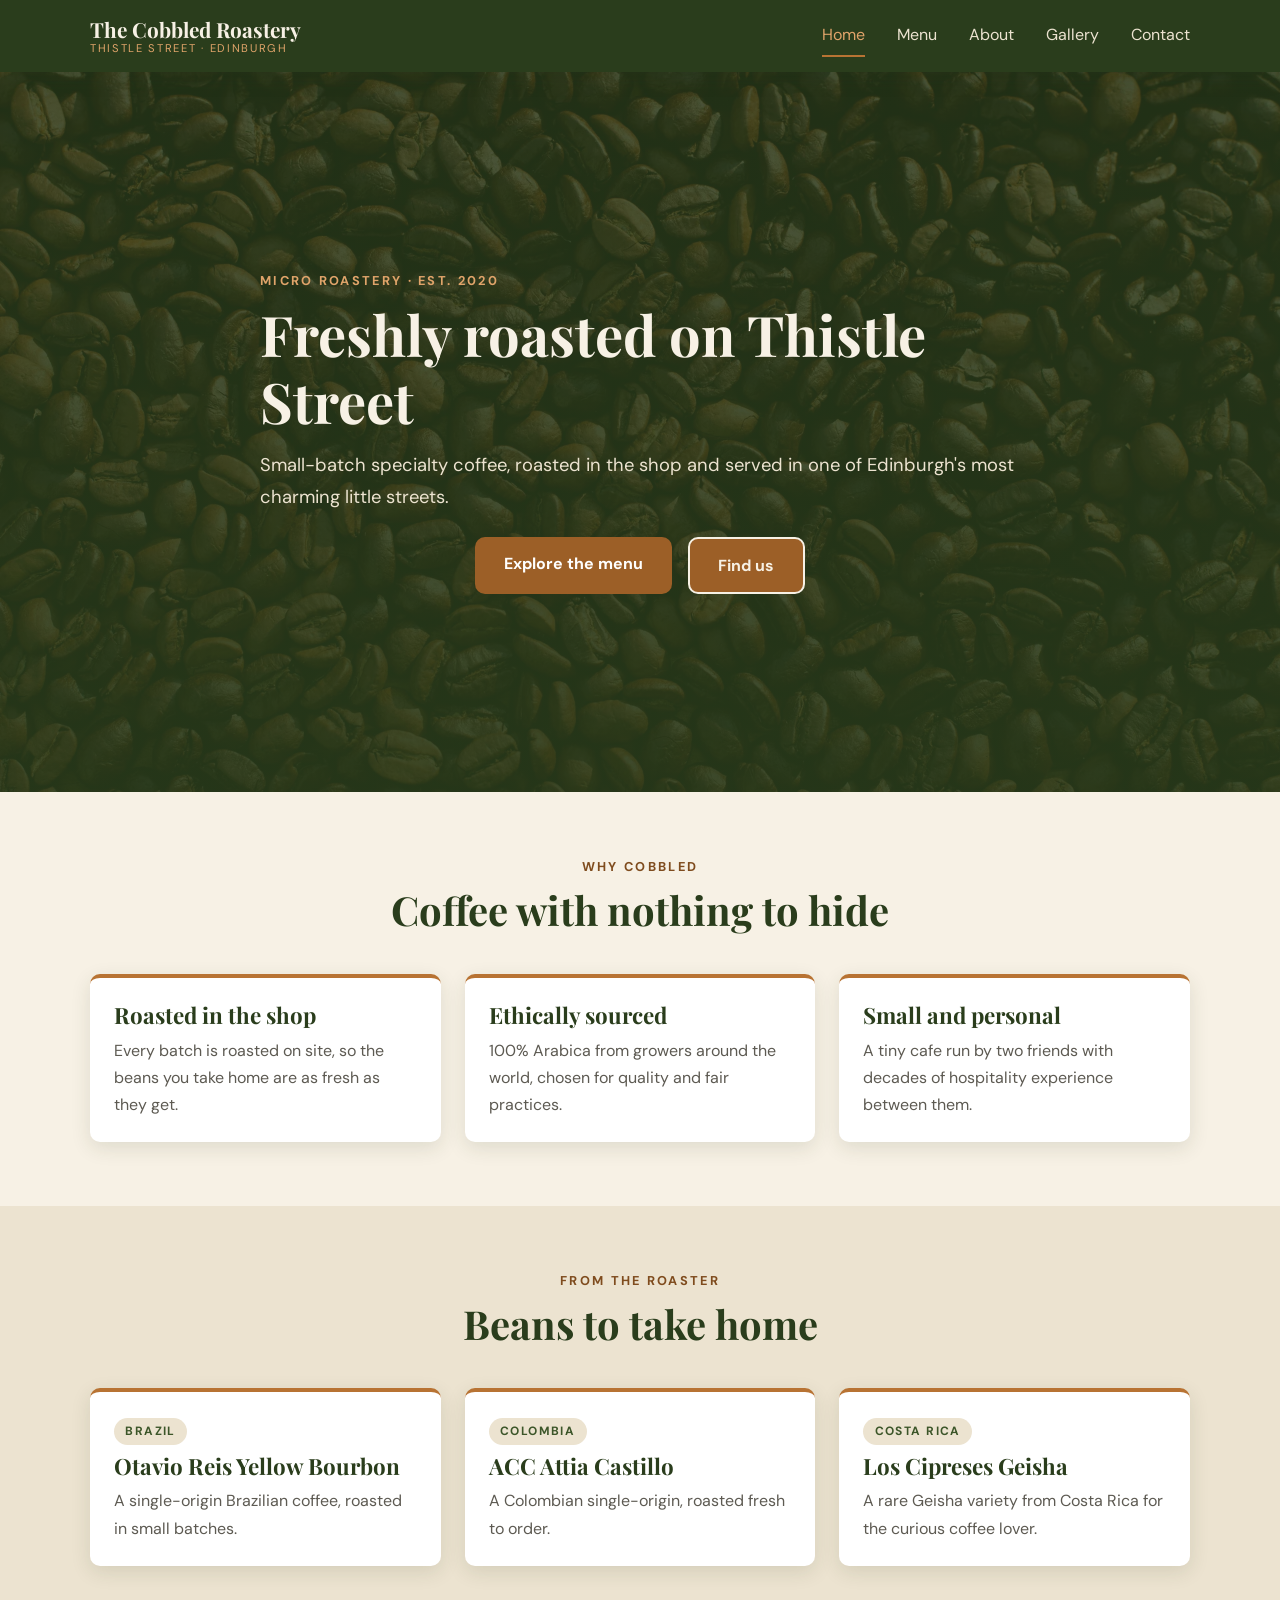
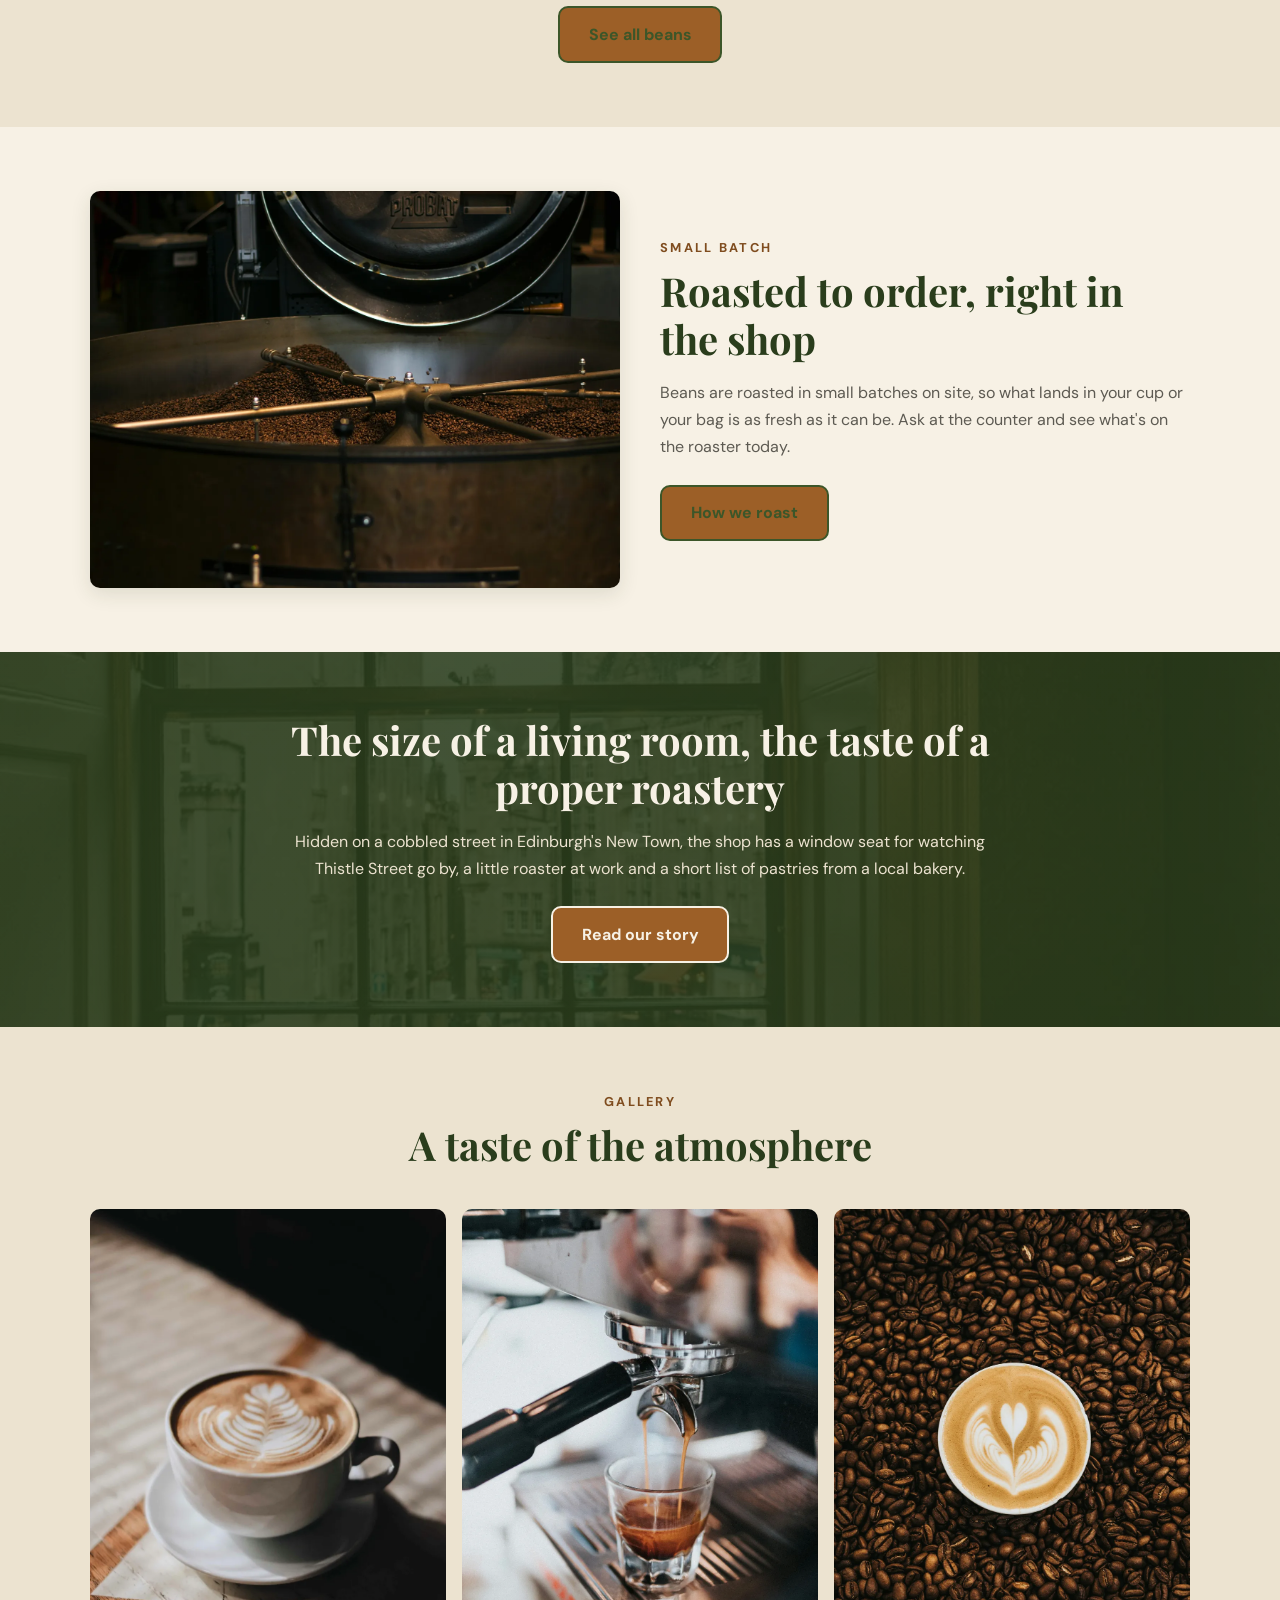
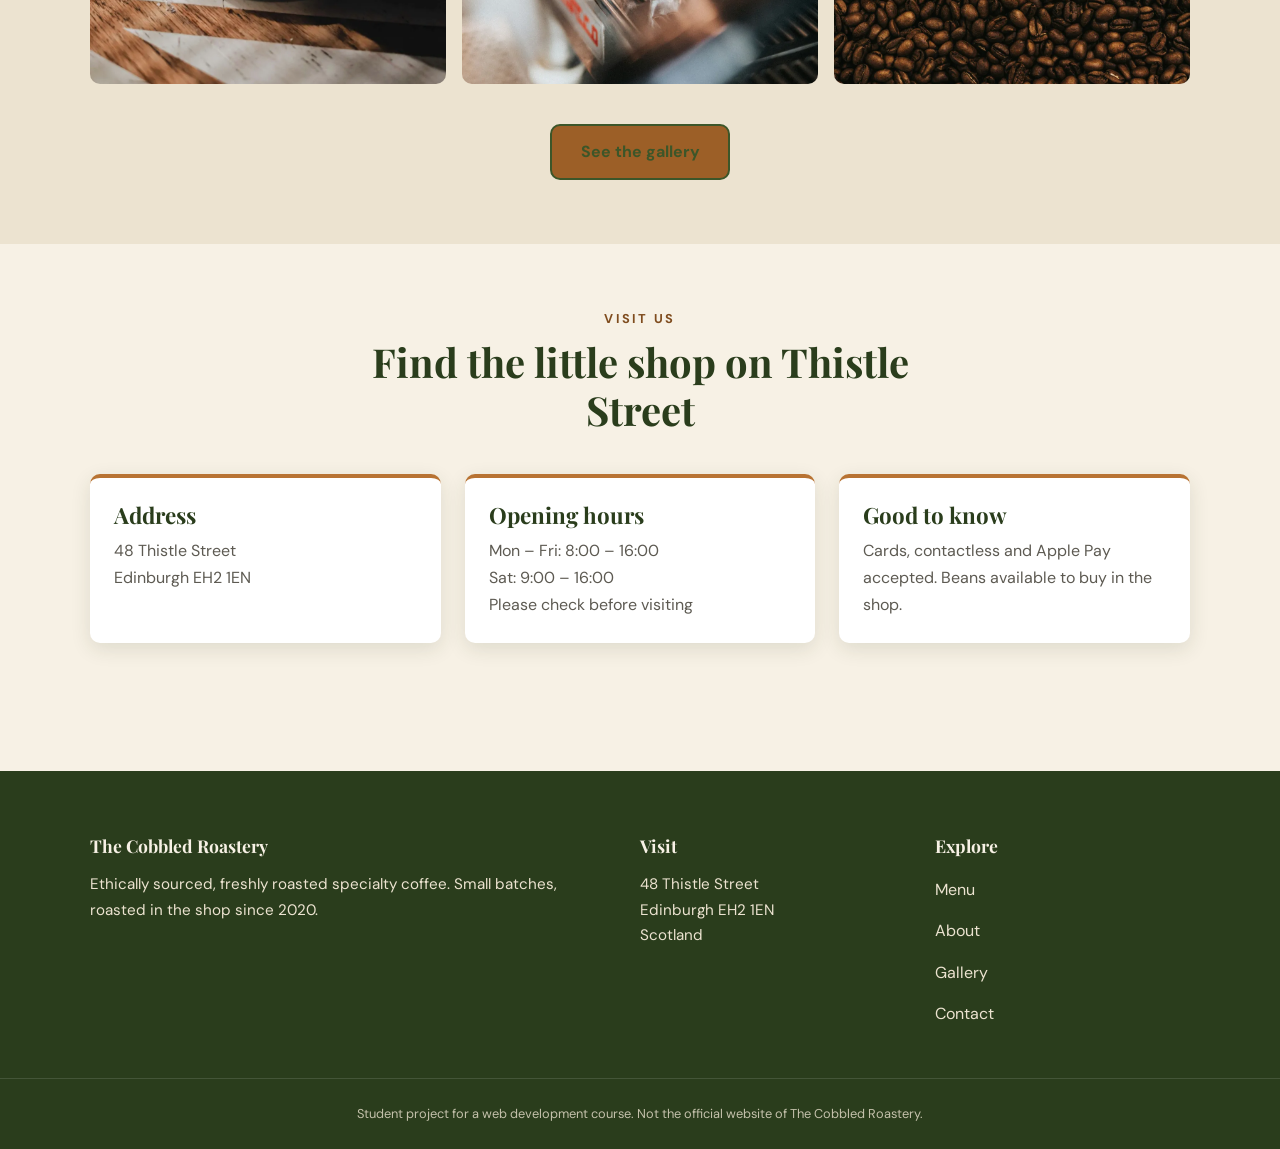
==== commit 84db9c22: "Replace scroll-driven animation with valid fade-up for CSS validation" ====
--- a/index.html
+++ b/index.html
@@ -19,7 +19,7 @@
   <link rel="stylesheet" href="css/style.css">
 </head>
 <body>
-   <body>
+   
   <a href="#main" class="skip-link">Skip to content</a>
 
   <header class="site-header">
--- a/css/style.css
+++ b/css/style.css
@@ -1183,29 +1183,20 @@
   color: var(--white);
 }
 
-/* Bölümler kaydırınca yumuşakça belirsin (JS yok, destekleyen tarayıcılarda) */
-@supports (animation-timeline: view()) {
-  .section__head,
-  .card,
-  .split__media,
-  .split__text,
-  .timeline li,
-  .menu-item,
-  .faq details {
-    animation: reveal linear both;
-    animation-timeline: view();
-    animation-range: entry 0% entry 35%;
-  }
-
-  @keyframes reveal {
-    from {
-      opacity: 0;
-      transform: translateY(24px);
-    }
-    to {
-      opacity: 1;
-      transform: none;
-    }
+/* Sayfa açılışında başlık alanları yukarı kayarak belirir */
+.hero__content,
+.page-hero .container {
+  animation: fade-up 0.8s ease both;
+}
+
+@keyframes fade-up {
+  from {
+    opacity: 0;
+    transform: translateY(24px);
+  }
+  to {
+    opacity: 1;
+    transform: none;
   }
 }
 
